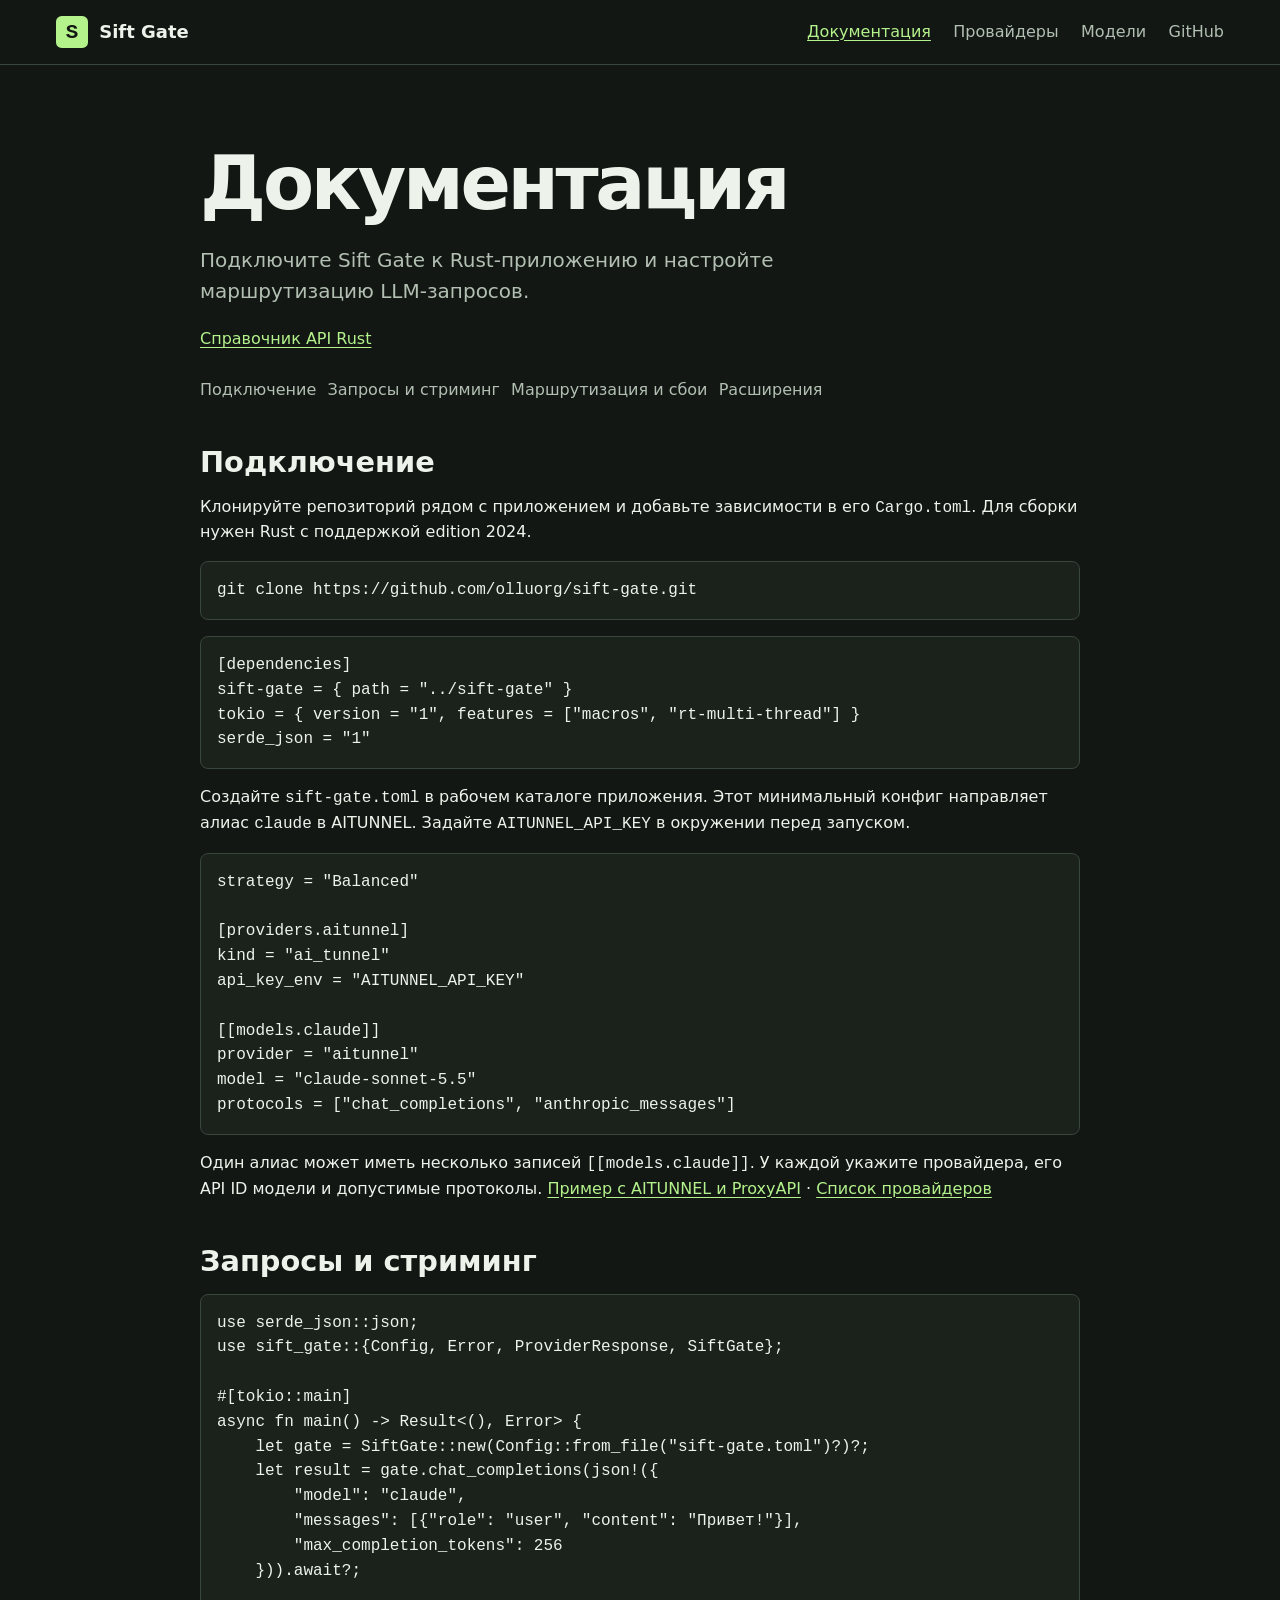
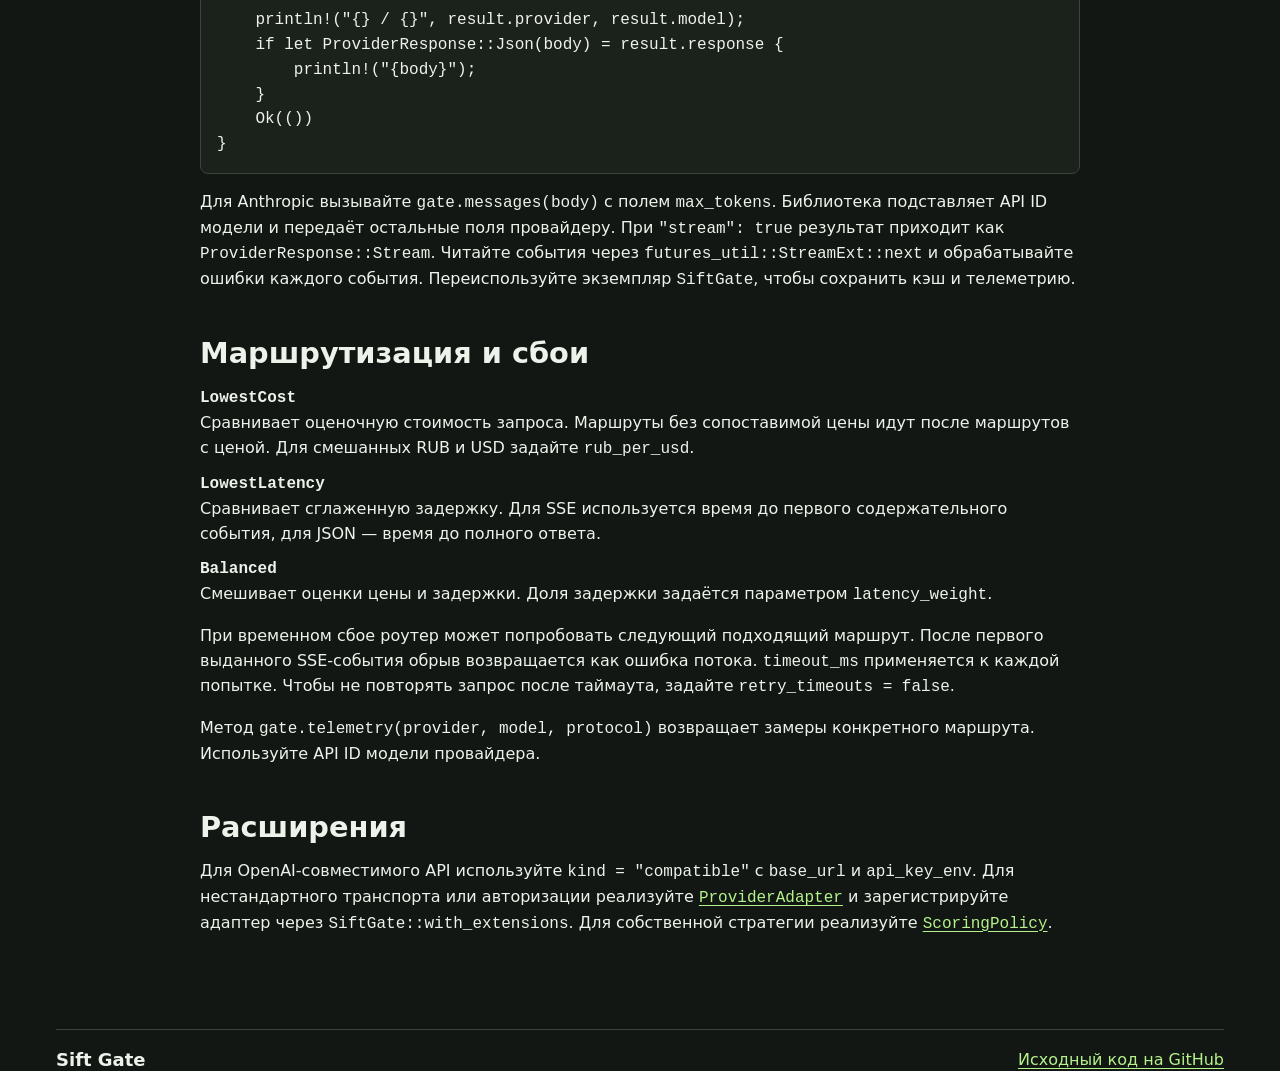
==== site/docs/index.html @ 67238921 "Publish library guide and Rust API reference" ====
<!doctype html>
<html lang="ru">
<head>
  <meta charset="utf-8">
  <meta name="viewport" content="width=device-width, initial-scale=1">
  <meta name="theme-color" content="#121713">
  <title>Документация · Sift Gate</title>
  <link rel="stylesheet" href="../style.css">
</head>
<body>
<header class="top"><div class="wrap bar"><a class="brand" href="../"><span class="mark" aria-hidden="true">S</span>Sift Gate</a><nav aria-label="Основная навигация"><a aria-current="page" href="../docs/">Документация</a><a href="../providers/">Провайдеры</a><a href="../models/">Модели</a><a href="https://github.com/olluorg/sift-gate">GitHub</a></nav></div></header>
<main class="wrap docs">
<section class="intro"><h1>Документация</h1><p class="lead">Подключите Sift Gate к Rust-приложению и настройте маршрутизацию LLM-запросов.</p><a href="../api/sift_gate/">Справочник API Rust</a></section>
<nav class="actions" aria-label="Разделы документации"><a href="#setup">Подключение</a><a href="#requests">Запросы и стриминг</a><a href="#routing">Маршрутизация и сбои</a><a href="#extensions">Расширения</a></nav>
<section id="setup">
<h2>Подключение</h2>
<p>Клонируйте репозиторий рядом с приложением и добавьте зависимости в его <code>Cargo.toml</code>. Для сборки нужен Rust с поддержкой edition 2024.</p>
<pre><code>git clone https://github.com/olluorg/sift-gate.git</code></pre>
<pre><code>[dependencies]
sift-gate = { path = "../sift-gate" }
tokio = { version = "1", features = ["macros", "rt-multi-thread"] }
serde_json = "1"</code></pre>
<p>Создайте <code>sift-gate.toml</code> в рабочем каталоге приложения. Этот минимальный конфиг направляет алиас <code>claude</code> в AITUNNEL. Задайте <code>AITUNNEL_API_KEY</code> в окружении перед запуском.</p>
<pre><code>strategy = "Balanced"

[providers.aitunnel]
kind = "ai_tunnel"
api_key_env = "AITUNNEL_API_KEY"

[[models.claude]]
provider = "aitunnel"
model = "claude-sonnet-5.5"
protocols = ["chat_completions", "anthropic_messages"]</code></pre>
<p>Один алиас может иметь несколько записей <code>[[models.claude]]</code>. У каждой укажите провайдера, его API ID модели и допустимые протоколы. <a href="../sift-gate.ru.example.toml">Пример с AITUNNEL и ProxyAPI</a> · <a href="../providers/">Список провайдеров</a></p>
</section>
<section id="requests">
<h2>Запросы и стриминг</h2>
<pre><code>use serde_json::json;
use sift_gate::{Config, Error, ProviderResponse, SiftGate};

#[tokio::main]
async fn main() -&gt; Result&lt;(), Error&gt; {
    let gate = SiftGate::new(Config::from_file("sift-gate.toml")?)?;
    let result = gate.chat_completions(json!({
        "model": "claude",
        "messages": [{"role": "user", "content": "Привет!"}],
        "max_completion_tokens": 256
    })).await?;

    println!("{} / {}", result.provider, result.model);
    if let ProviderResponse::Json(body) = result.response {
        println!("{body}");
    }
    Ok(())
}</code></pre>
<p>Для Anthropic вызывайте <code>gate.messages(body)</code> с полем <code>max_tokens</code>. Библиотека подставляет API ID модели и передаёт остальные поля провайдеру. При <code>"stream": true</code> результат приходит как <code>ProviderResponse::Stream</code>. Читайте события через <code>futures_util::StreamExt::next</code> и обрабатывайте ошибки каждого события. Переиспользуйте экземпляр <code>SiftGate</code>, чтобы сохранить кэш и телеметрию.</p>
</section>
<section id="routing">
<h2>Маршрутизация и сбои</h2>
<dl>
<dt><code>LowestCost</code></dt><dd>Сравнивает оценочную стоимость запроса. Маршруты без сопоставимой цены идут после маршрутов с ценой. Для смешанных RUB и USD задайте <code>rub_per_usd</code>.</dd>
<dt><code>LowestLatency</code></dt><dd>Сравнивает сглаженную задержку. Для SSE используется время до первого содержательного события, для JSON — время до полного ответа.</dd>
<dt><code>Balanced</code></dt><dd>Смешивает оценки цены и задержки. Доля задержки задаётся параметром <code>latency_weight</code>.</dd>
</dl>
<p>При временном сбое роутер может попробовать следующий подходящий маршрут. После первого выданного SSE-события обрыв возвращается как ошибка потока. <code>timeout_ms</code> применяется к каждой попытке. Чтобы не повторять запрос после таймаута, задайте <code>retry_timeouts = false</code>.</p>
<p>Метод <code>gate.telemetry(provider, model, protocol)</code> возвращает замеры конкретного маршрута. Используйте API ID модели провайдера.</p>
</section>
<section id="extensions">
<h2>Расширения</h2>
<p>Для OpenAI-совместимого API используйте <code>kind = "compatible"</code> с <code>base_url</code> и <code>api_key_env</code>. Для нестандартного транспорта или авторизации реализуйте <a href="../api/sift_gate/trait.ProviderAdapter.html"><code>ProviderAdapter</code></a> и зарегистрируйте адаптер через <code>SiftGate::with_extensions</code>. Для собственной стратегии реализуйте <a href="../api/sift_gate/trait.ScoringPolicy.html"><code>ScoringPolicy</code></a>.</p>
</section>
</main>
<footer class="wrap footer"><a class="brand" href="../">Sift Gate</a><a href="https://github.com/olluorg/sift-gate">Исходный код на GitHub</a></footer>
</body>
</html>
---- site/style.css ----
* { box-sizing: border-box; }
:root { color-scheme: dark; --bg: #121713; --panel: #1b221c; --ink: #edf3ea; --muted: #b2bfb2; --line: #39463b; --accent: #b4f28b; }
body { margin: 0; background: var(--bg); color: var(--ink); font: 1rem/1.55 system-ui, sans-serif; }
a { color: var(--accent); text-underline-offset: .2em; }
a:hover { color: #e0ffc8; }
:focus-visible { outline: 2px solid var(--accent); outline-offset: 4px; }
.wrap { width: min(100% - 2rem, 73rem); margin-inline: auto; }
.top { border-bottom: 1px solid var(--line); }
.bar, .footer { display: flex; justify-content: space-between; align-items: center; flex-wrap: wrap; gap: 1rem; padding-block: 1rem; }
.brand { display: inline-flex; align-items: center; gap: .7rem; color: var(--ink); text-decoration: none; font-weight: 750; font-size: 1.125rem; }
.mark { display: grid; place-items: center; width: 2rem; height: 2rem; background: var(--accent); color: var(--bg); font: 700 1.3rem ui-monospace, monospace; border-radius: .35rem; }
nav { display: flex; flex-wrap: wrap; gap: 1.4rem; }
nav a { color: var(--muted); text-decoration: none; }
nav [aria-current] { color: var(--accent); text-decoration: underline; }
main { min-height: 75vh; padding-block: clamp(2rem, 6vw, 5rem); }
.hero { display: grid; grid-template-columns: 1.3fr 1fr; align-items: center; gap: 2.25rem; }
h1, h2 { line-height: 1.12; }
h1 { font-size: clamp(2.1rem, 6vw, 4.65rem); letter-spacing: -.045em; margin: 0; }
h2 { font-size: clamp(1.3rem, 3vw, 1.8rem); margin: 0 0 .6rem; }
.lead { color: var(--muted); font-size: clamp(1rem, 2vw, 1.25rem); max-width: 45rem; }
.eyebrow { color: var(--accent); font-family: ui-monospace, monospace; font-size: .875rem; }
.actions { display: flex; gap: .7rem; flex-wrap: wrap; margin-top: 1.5rem; }
.button { display: inline-block; border-radius: .5rem; border: 1px solid var(--accent); background: var(--accent); color: var(--bg); padding: .55rem .85rem; font: inherit; font-weight: 650; text-decoration: none; cursor: pointer; }
.button:hover { color: var(--bg); background: #e0ffc8; }
.secondary { background: transparent; color: var(--ink); border-color: var(--line); }
.snippet, .links article, .card, .group, .controls { background: var(--panel); border: 1px solid var(--line); border-radius: .85rem; padding: clamp(.85rem, 2vw, 1.35rem); min-width: 0; }
.snippet pre { overflow: auto; font-size: .875rem; }
.snippet span { color: var(--accent); }
.snippet .muted { color: var(--muted); }
.links, .cards { display: grid; grid-template-columns: repeat(2, minmax(0, 1fr)); gap: .9rem; }
.links { margin-top: 3rem; }
.links p, .card p, .method, .summary, .footer { color: var(--muted); }
.intro { margin-bottom: 1.6rem; }
.controls { display: grid; grid-template-columns: 2fr 1fr auto; align-items: end; gap: 1rem; margin-bottom: .6rem; }
.controls.tokens { grid-template-columns: repeat(3, minmax(0, 1fr)); }
label { display: grid; gap: .35rem; min-width: 0; }
input, select { width: 100%; color: var(--ink); background: var(--bg); border: 1px solid var(--line); border-radius: .4rem; padding: .5rem .65rem; font: inherit; }
.check { display: flex; align-items: center; gap: .5rem; padding-block: .5rem; }
.check input { width: 1.15rem; height: 1.15rem; margin: 0; accent-color: var(--accent); }
.tags, .sources { display: flex; gap: .45rem .85rem; flex-wrap: wrap; }
.tag { padding: .18rem .48rem; border: 1px solid var(--line); border-radius: .4rem; font-size: .875rem; }
.good { color: var(--accent); }
.card code { overflow-wrap: anywhere; }
.card pre { overflow: auto; font-size: .875rem; }
.card details { margin: .8rem 0; }
.method { margin-block: .9rem; }
summary { cursor: pointer; }
.group { margin-bottom: .8rem; }
.group h2 { overflow-wrap: anywhere; }
.table-wrap { overflow-x: auto; }
table { width: 100%; border-collapse: collapse; text-align: left; }
td, th { border-top: 1px solid var(--line); padding: .55rem .4rem; vertical-align: top; }
th, small { font-size: .875rem; color: var(--muted); }
td:first-child { min-width: 10rem; overflow-wrap: anywhere; }
td strong { display: block; }
td:not(:first-child) { white-space: nowrap; }
.footer { border-top: 1px solid var(--line); }
.docs { max-width: 55rem; }
.docs section + section, .docs nav + section { margin-top: 2.75rem; }
.docs pre { overflow: auto; padding: 1rem; border: 1px solid var(--line); border-radius: .5rem; background: var(--panel); }
.docs dt { font-weight: 650; margin-top: .6rem; }
.docs dd { margin: 0; }
[hidden] { display: none !important; }
@media (max-width: 48rem) { .hero, .cards, .links { grid-template-columns: 1fr; } .controls { grid-template-columns: 1fr 1fr; } .controls > label:first-child { grid-column: 1 / -1; } .controls.tokens > label:first-child { grid-column: auto; } }
@media (max-width: 27rem) { .controls.tokens { grid-template-columns: 1fr; } nav { gap: .8rem; } }
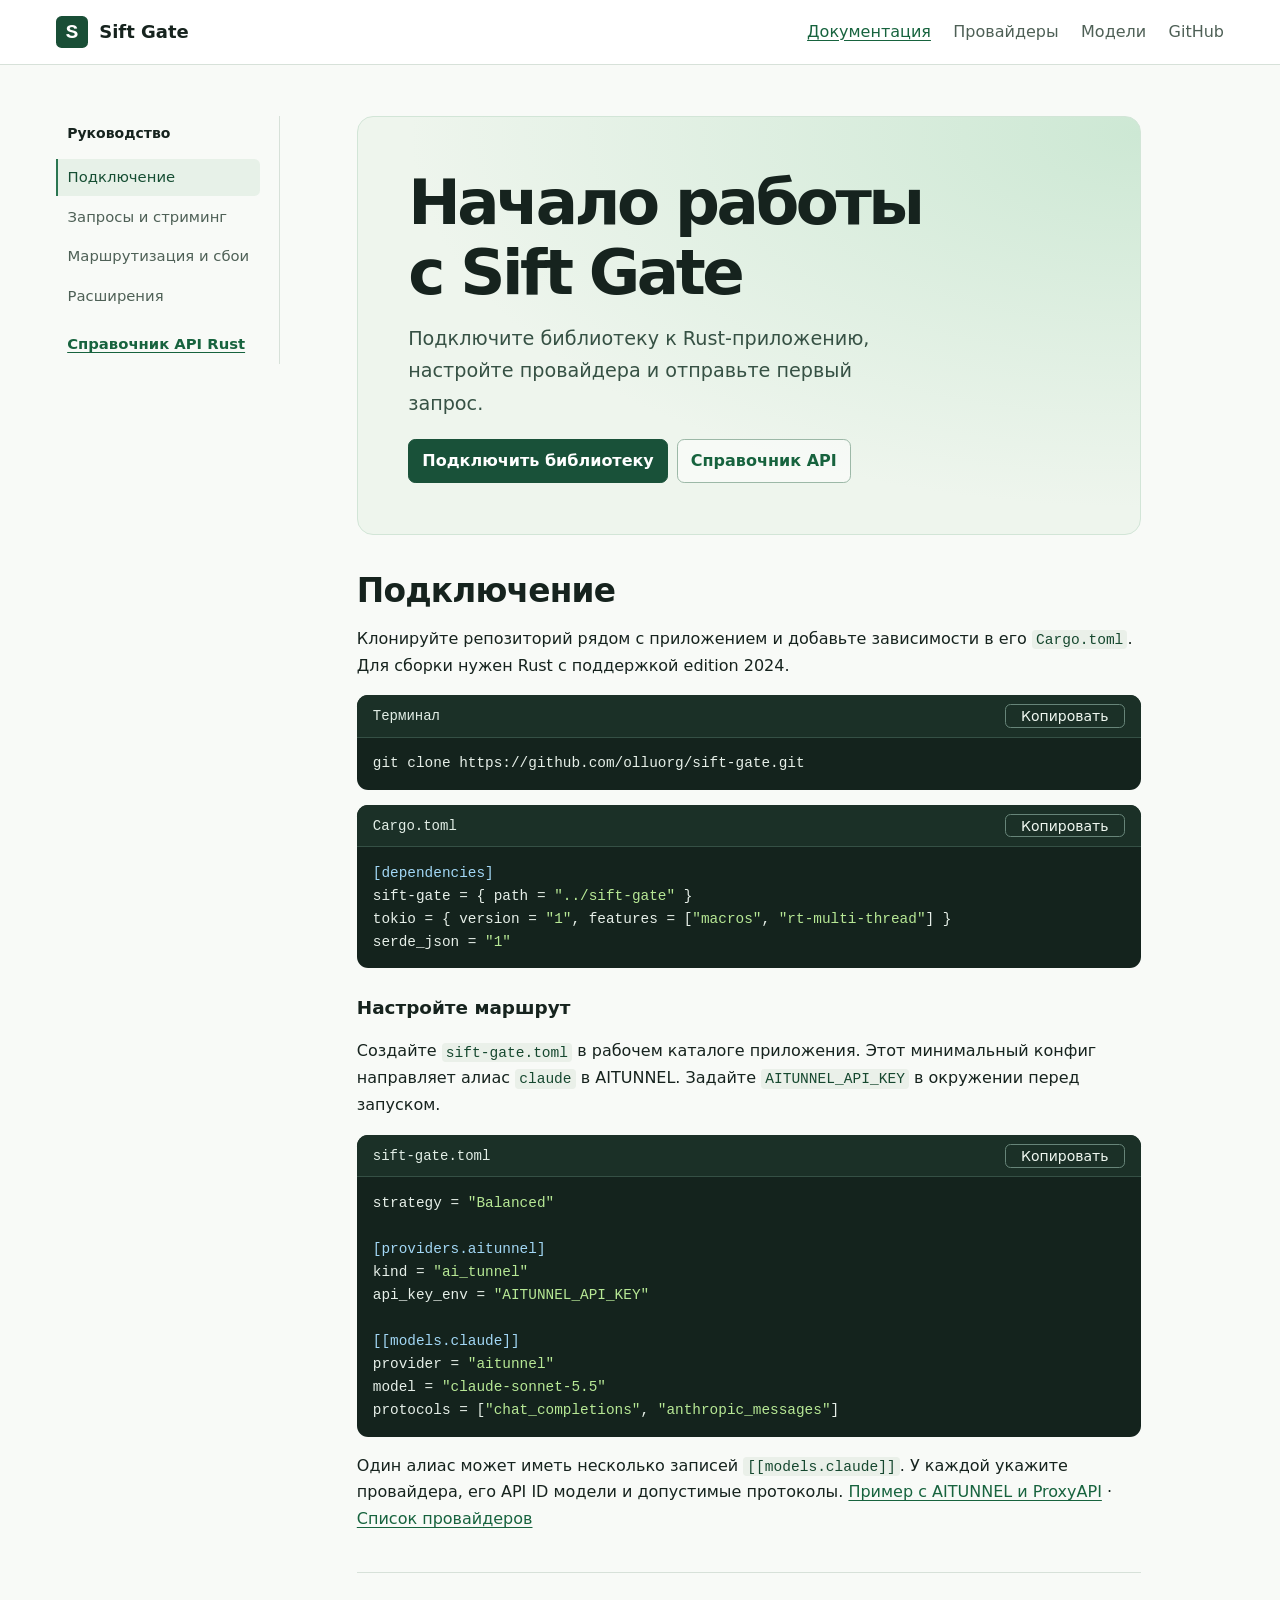
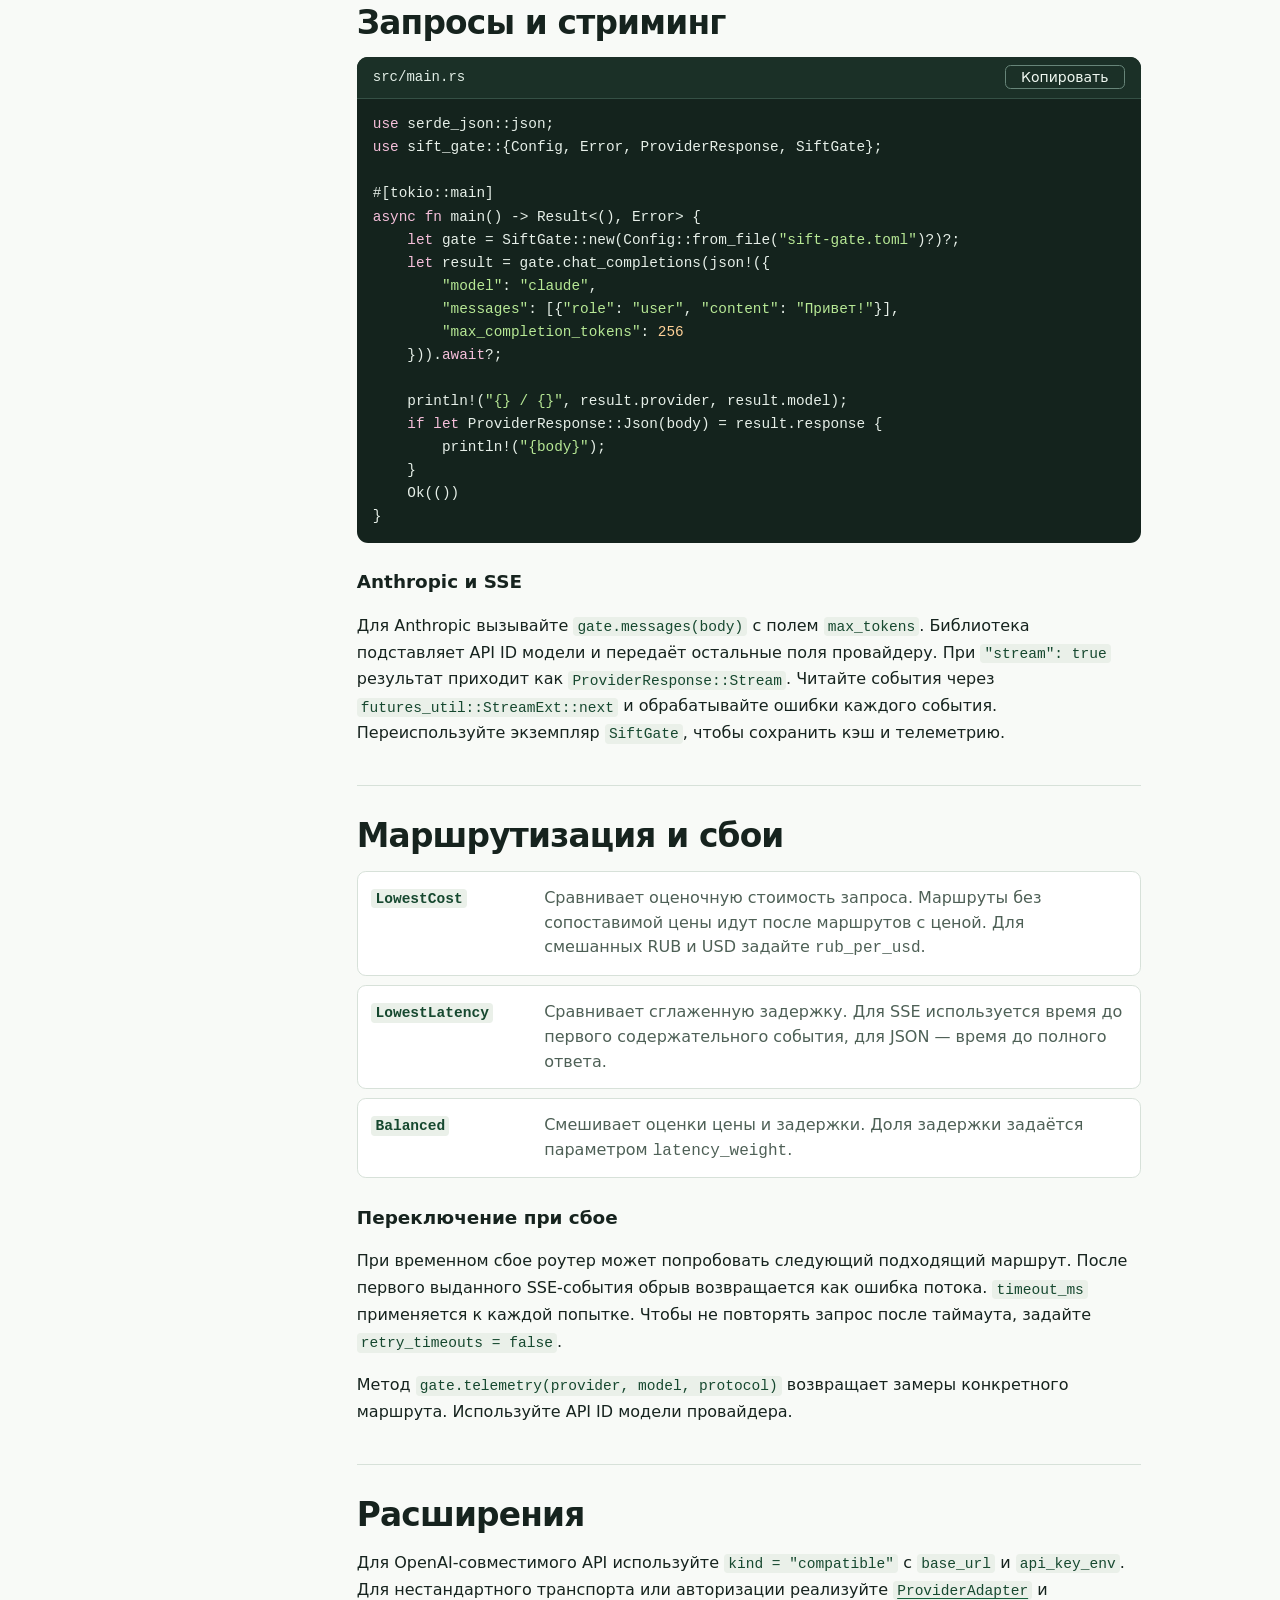
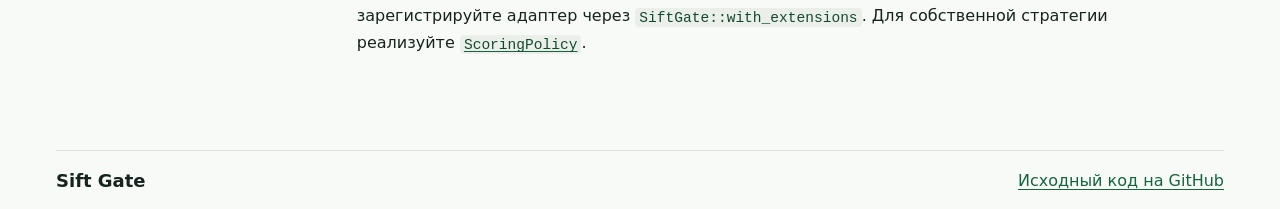
==== commit 4db21406: "Redesign the library documentation page" ====
--- a/site/docs/index.html
+++ b/site/docs/index.html
@@ -3,65 +3,88 @@
 <head>
   <meta charset="utf-8">
   <meta name="viewport" content="width=device-width, initial-scale=1">
-  <meta name="theme-color" content="#121713">
+  <meta name="theme-color" content="#f8faf7">
   <title>Документация · Sift Gate</title>
   <link rel="stylesheet" href="../style.css">
+  <link rel="stylesheet" href="./docs.css">
+  <script type="module" src="./docs.js"></script>
 </head>
-<body>
+<body class="docs-page">
+<a class="skip" href="#content">К содержимому</a>
 <header class="top"><div class="wrap bar"><a class="brand" href="../"><span class="mark" aria-hidden="true">S</span>Sift Gate</a><nav aria-label="Основная навигация"><a aria-current="page" href="../docs/">Документация</a><a href="../providers/">Провайдеры</a><a href="../models/">Модели</a><a href="https://github.com/olluorg/sift-gate">GitHub</a></nav></div></header>
-<main class="wrap docs">
-<section class="intro"><h1>Документация</h1><p class="lead">Подключите Sift Gate к Rust-приложению и настройте маршрутизацию LLM-запросов.</p><a href="../api/sift_gate/">Справочник API Rust</a></section>
-<nav class="actions" aria-label="Разделы документации"><a href="#setup">Подключение</a><a href="#requests">Запросы и стриминг</a><a href="#routing">Маршрутизация и сбои</a><a href="#extensions">Расширения</a></nav>
+<main class="wrap docs-layout" id="content">
+  <aside class="docs-sidebar">
+    <nav aria-label="На этой странице">
+      <p class="docs-nav-title">Руководство</p>
+      <a href="#setup">Подключение</a>
+      <a href="#requests">Запросы и стриминг</a>
+      <a href="#routing">Маршрутизация и сбои</a>
+      <a href="#extensions">Расширения</a>
+    </nav>
+    <a class="docs-api" href="../api/sift_gate/">Справочник API Rust</a>
+  </aside>
+  <article class="docs-content">
+    <header class="docs-intro">
+      <h1>Начало работы<br class="docs-break"> с Sift Gate</h1>
+      <p>Подключите библиотеку к Rust-приложению, настройте провайдера и отправьте первый запрос.</p>
+      <div class="docs-actions">
+        <a class="docs-primary" href="#setup">Подключить библиотеку</a>
+        <a class="docs-outline" href="../api/sift_gate/">Справочник API</a>
+      </div>
+    </header>
 <section id="setup">
 <h2>Подключение</h2>
 <p>Клонируйте репозиторий рядом с приложением и добавьте зависимости в его <code>Cargo.toml</code>. Для сборки нужен Rust с поддержкой edition 2024.</p>
-<pre><code>git clone https://github.com/olluorg/sift-gate.git</code></pre>
-<pre><code>[dependencies]
-sift-gate = { path = "../sift-gate" }
-tokio = { version = "1", features = ["macros", "rt-multi-thread"] }
-serde_json = "1"</code></pre>
+<figure class="code-block"><figcaption><span>Терминал</span><button type="button" hidden>Копировать</button></figcaption><pre tabindex="0" aria-label="Терминал"><code>git clone https://github.com/olluorg/sift-gate.git</code></pre></figure>
+<figure class="code-block"><figcaption><span>Cargo.toml</span><button type="button" hidden>Копировать</button></figcaption><pre tabindex="0" aria-label="Cargo.toml"><code><span class="syntax-section">[dependencies]</span>
+sift-gate = { path = <span class="syntax-string">"../sift-gate"</span> }
+tokio = { version = <span class="syntax-string">"1"</span>, features = [<span class="syntax-string">"macros"</span>, <span class="syntax-string">"rt-multi-thread"</span>] }
+serde_json = <span class="syntax-string">"1"</span></code></pre></figure>
+<h3>Настройте маршрут</h3>
 <p>Создайте <code>sift-gate.toml</code> в рабочем каталоге приложения. Этот минимальный конфиг направляет алиас <code>claude</code> в AITUNNEL. Задайте <code>AITUNNEL_API_KEY</code> в окружении перед запуском.</p>
-<pre><code>strategy = "Balanced"
+<figure class="code-block"><figcaption><span>sift-gate.toml</span><button type="button" hidden>Копировать</button></figcaption><pre tabindex="0" aria-label="sift-gate.toml"><code>strategy = <span class="syntax-string">"Balanced"</span>
 
-[providers.aitunnel]
-kind = "ai_tunnel"
-api_key_env = "AITUNNEL_API_KEY"
+<span class="syntax-section">[providers.aitunnel]</span>
+kind = <span class="syntax-string">"ai_tunnel"</span>
+api_key_env = <span class="syntax-string">"AITUNNEL_API_KEY"</span>
 
-[[models.claude]]
-provider = "aitunnel"
-model = "claude-sonnet-5.5"
-protocols = ["chat_completions", "anthropic_messages"]</code></pre>
+<span class="syntax-section">[[models.claude]]</span>
+provider = <span class="syntax-string">"aitunnel"</span>
+model = <span class="syntax-string">"claude-sonnet-5.5"</span>
+protocols = [<span class="syntax-string">"chat_completions"</span>, <span class="syntax-string">"anthropic_messages"</span>]</code></pre></figure>
 <p>Один алиас может иметь несколько записей <code>[[models.claude]]</code>. У каждой укажите провайдера, его API ID модели и допустимые протоколы. <a href="../sift-gate.ru.example.toml">Пример с AITUNNEL и ProxyAPI</a> · <a href="../providers/">Список провайдеров</a></p>
 </section>
 <section id="requests">
 <h2>Запросы и стриминг</h2>
-<pre><code>use serde_json::json;
-use sift_gate::{Config, Error, ProviderResponse, SiftGate};
+<figure class="code-block"><figcaption><span>src/main.rs</span><button type="button" hidden>Копировать</button></figcaption><pre tabindex="0" aria-label="src/main.rs"><code><span class="syntax-keyword">use</span> serde_json::json;
+<span class="syntax-keyword">use</span> sift_gate::{Config, Error, ProviderResponse, SiftGate};
 
 #[tokio::main]
-async fn main() -&gt; Result&lt;(), Error&gt; {
-    let gate = SiftGate::new(Config::from_file("sift-gate.toml")?)?;
-    let result = gate.chat_completions(json!({
-        "model": "claude",
-        "messages": [{"role": "user", "content": "Привет!"}],
-        "max_completion_tokens": 256
-    })).await?;
+<span class="syntax-keyword">async</span> <span class="syntax-keyword">fn</span> main() -&gt; Result&lt;(), Error&gt; {
+    <span class="syntax-keyword">let</span> gate = SiftGate::new(Config::from_file(<span class="syntax-string">"sift-gate.toml"</span>)?)?;
+    <span class="syntax-keyword">let</span> result = gate.chat_completions(json!({
+        <span class="syntax-string">"model"</span>: <span class="syntax-string">"claude"</span>,
+        <span class="syntax-string">"messages"</span>: [{<span class="syntax-string">"role"</span>: <span class="syntax-string">"user"</span>, <span class="syntax-string">"content"</span>: <span class="syntax-string">"Привет!"</span>}],
+        <span class="syntax-string">"max_completion_tokens"</span>: <span class="syntax-number">256</span>
+    })).<span class="syntax-keyword">await</span>?;
 
-    println!("{} / {}", result.provider, result.model);
-    if let ProviderResponse::Json(body) = result.response {
-        println!("{body}");
+    println!(<span class="syntax-string">"{} / {}"</span>, result.provider, result.model);
+    <span class="syntax-keyword">if</span> <span class="syntax-keyword">let</span> ProviderResponse::Json(body) = result.response {
+        println!(<span class="syntax-string">"{body}"</span>);
     }
     Ok(())
-}</code></pre>
+}</code></pre></figure>
+<h3>Anthropic и SSE</h3>
 <p>Для Anthropic вызывайте <code>gate.messages(body)</code> с полем <code>max_tokens</code>. Библиотека подставляет API ID модели и передаёт остальные поля провайдеру. При <code>"stream": true</code> результат приходит как <code>ProviderResponse::Stream</code>. Читайте события через <code>futures_util::StreamExt::next</code> и обрабатывайте ошибки каждого события. Переиспользуйте экземпляр <code>SiftGate</code>, чтобы сохранить кэш и телеметрию.</p>
 </section>
 <section id="routing">
 <h2>Маршрутизация и сбои</h2>
-<dl>
-<dt><code>LowestCost</code></dt><dd>Сравнивает оценочную стоимость запроса. Маршруты без сопоставимой цены идут после маршрутов с ценой. Для смешанных RUB и USD задайте <code>rub_per_usd</code>.</dd>
-<dt><code>LowestLatency</code></dt><dd>Сравнивает сглаженную задержку. Для SSE используется время до первого содержательного события, для JSON — время до полного ответа.</dd>
-<dt><code>Balanced</code></dt><dd>Смешивает оценки цены и задержки. Доля задержки задаётся параметром <code>latency_weight</code>.</dd>
+<dl class="strategy-list">
+<div><dt><code>LowestCost</code></dt><dd>Сравнивает оценочную стоимость запроса. Маршруты без сопоставимой цены идут после маршрутов с ценой. Для смешанных RUB и USD задайте <code>rub_per_usd</code>.</dd></div>
+<div><dt><code>LowestLatency</code></dt><dd>Сравнивает сглаженную задержку. Для SSE используется время до первого содержательного события, для JSON — время до полного ответа.</dd></div>
+<div><dt><code>Balanced</code></dt><dd>Смешивает оценки цены и задержки. Доля задержки задаётся параметром <code>latency_weight</code>.</dd></div>
 </dl>
+<h3>Переключение при сбое</h3>
 <p>При временном сбое роутер может попробовать следующий подходящий маршрут. После первого выданного SSE-события обрыв возвращается как ошибка потока. <code>timeout_ms</code> применяется к каждой попытке. Чтобы не повторять запрос после таймаута, задайте <code>retry_timeouts = false</code>.</p>
 <p>Метод <code>gate.telemetry(provider, model, protocol)</code> возвращает замеры конкретного маршрута. Используйте API ID модели провайдера.</p>
 </section>
@@ -69,6 +92,7 @@
 <h2>Расширения</h2>
 <p>Для OpenAI-совместимого API используйте <code>kind = "compatible"</code> с <code>base_url</code> и <code>api_key_env</code>. Для нестандартного транспорта или авторизации реализуйте <a href="../api/sift_gate/trait.ProviderAdapter.html"><code>ProviderAdapter</code></a> и зарегистрируйте адаптер через <code>SiftGate::with_extensions</code>. Для собственной стратегии реализуйте <a href="../api/sift_gate/trait.ScoringPolicy.html"><code>ScoringPolicy</code></a>.</p>
 </section>
+  </article>
 </main>
 <footer class="wrap footer"><a class="brand" href="../">Sift Gate</a><a href="https://github.com/olluorg/sift-gate">Исходный код на GitHub</a></footer>
 </body>
--- a/site/style.css
+++ b/site/style.css
@@ -55,11 +55,6 @@
 td strong { display: block; }
 td:not(:first-child) { white-space: nowrap; }
 .footer { border-top: 1px solid var(--line); }
-.docs { max-width: 55rem; }
-.docs section + section, .docs nav + section { margin-top: 2.75rem; }
-.docs pre { overflow: auto; padding: 1rem; border: 1px solid var(--line); border-radius: .5rem; background: var(--panel); }
-.docs dt { font-weight: 650; margin-top: .6rem; }
-.docs dd { margin: 0; }
 [hidden] { display: none !important; }
 @media (max-width: 48rem) { .hero, .cards, .links { grid-template-columns: 1fr; } .controls { grid-template-columns: 1fr 1fr; } .controls > label:first-child { grid-column: 1 / -1; } .controls.tokens > label:first-child { grid-column: auto; } }
 @media (max-width: 27rem) { .controls.tokens { grid-template-columns: 1fr; } nav { gap: .8rem; } }
--- a/site/docs/docs.css
+++ b/site/docs/docs.css
@@ -0,0 +1,79 @@
+body.docs-page {
+  --bg: #f8faf7;
+  --ink: #16231e;
+  --muted: #4e6056;
+  --line: #d7e1d9;
+  --accent: #17633e;
+  color-scheme: light;
+}
+.docs-page a:hover { color: #11472e; }
+.docs-page .top { background: #fff; }
+.docs-page .mark { background: #194e36; color: #fff; }
+.skip { position: absolute; z-index: 2; inset: .5rem auto auto .5rem; transform: translateY(-150%); padding: .4rem .8rem; background: white; }
+.skip:focus { transform: none; }
+.docs-layout {
+  display: grid;
+  grid-template-columns: 14rem minmax(0, 49rem);
+  align-items: start;
+  gap: clamp(2rem, 6vw, 6rem);
+  padding-top: clamp(1.5rem, 4vw, 3.5rem);
+}
+.docs-sidebar { position: sticky; top: 1.5rem; padding: .4rem 1.2rem .5rem 0; border-right: 1px solid var(--line); }
+.docs-sidebar nav { display: grid; gap: .15rem; }
+.docs-nav-title { margin: 0 0 .75rem .7rem; font-size: .875rem; font-weight: 750; }
+.docs-sidebar nav a { border-left: 2px solid transparent; border-radius: 0 .35rem .35rem 0; padding: .45rem .6rem; font-size: .925rem; }
+.docs-sidebar nav a:hover, .docs-sidebar nav a[aria-current="location"] {
+  border-color: #2b7652;
+  color: #164e33;
+  background: #e7f1e8;
+  text-decoration: none;
+}
+.docs-api { display: block; margin: 1.1rem 0 0 .7rem; font-size: .925rem; font-weight: 650; }
+.docs-intro {
+  padding: clamp(1.5rem, 4vw, 3.15rem);
+  border: 1px solid #d2e5d7;
+  border-radius: 1rem;
+  background: radial-gradient(ellipse at 100% 4%, #cde8d4, transparent 66%), #eef5ed;
+}
+.docs-intro h1 { font-size: clamp(2.1rem, 4.9vw, 4.25rem); letter-spacing: -.055em; }
+.docs-intro p { max-width: 32rem; font-size: clamp(1rem, 1.6vw, 1.2rem); color: #365144; margin: .95rem 0 1.2rem; }
+.docs-actions { display: flex; flex-wrap: wrap; gap: .55rem; }
+.docs-actions a { padding: .54rem .82rem; border-radius: .45rem; font-weight: 680; text-decoration: none; }
+.docs-actions .docs-primary { color: #fff; background: #195139; border: 1px solid #195139; }
+.docs-actions .docs-primary:hover { color: #fff; background: #123c2a; }
+.docs-outline { background: #fff8; border: 1px solid #9cb8a7; }
+.docs-content section { margin-top: 2.4rem; scroll-margin-top: 1.5rem; }
+.docs-content section + section { border-top: 1px solid var(--line); padding-top: 2rem; }
+.docs-content h2 { font-size: clamp(1.6rem, 3.5vw, 2.05rem); letter-spacing: -.025em; }
+.docs-content h3 { margin: 1.6rem 0 .35rem; font-size: 1.15rem; }
+.docs-content p { line-height: 1.68; }
+.docs-content p code, .docs-content dt code { background: #eaf0e9; color: #16482f; padding: .12em .28em; border-radius: .25em; font-size: .91em; overflow-wrap: anywhere; }
+.code-block { margin: .95rem 0; border-radius: .7rem; overflow: hidden; background: #14231d; color: #e6efe8; }
+.code-block figcaption { display: flex; min-height: 2.65rem; align-items: center; justify-content: space-between; padding: .35rem 1rem; border-bottom: 1px solid #355045; background: #1b3027; color: #e2eee6; font: .875rem ui-monospace, monospace; }
+.code-block button { cursor: pointer; font: inherit; font-family: system-ui, sans-serif; color: #f0f8f1; min-width: 7.5rem; background: transparent; border: 1px solid #678579; border-radius: .35rem; padding: .18rem .5rem; }
+.code-block button:hover { background: #345345; }
+.code-block pre { margin: 0; padding: .9rem 1rem; overflow: auto; font: .9rem/1.6 ui-monospace, Consolas, monospace; color-scheme: dark; }
+.code-block pre:focus-visible { outline-offset: -4px; }
+.syntax-string { color: #b7e895; }
+.syntax-keyword { color: #f5bfda; }
+.syntax-section { color: #a2d7f5; }
+.syntax-number { color: #ffd197; }
+.strategy-list { display: grid; gap: .6rem; }
+.strategy-list > div { display: grid; grid-template-columns: 10rem 1fr; gap: .8rem; border: 1px solid var(--line); background: #fff; border-radius: .55rem; padding: .85rem; }
+.strategy-list dt { font-weight: 700; }
+.strategy-list dd { margin: 0; color: var(--muted); }
+.docs-page .footer { color: var(--muted); }
+@media (max-width: 56rem) {
+  .docs-layout { grid-template-columns: minmax(0, 1fr); gap: 1rem; }
+  .docs-sidebar { position: static; border-right: 0; border-bottom: 1px solid var(--line); padding: 0 0 .8rem; }
+  .docs-sidebar nav { display: flex; flex-wrap: wrap; gap: .25rem .65rem; }
+  .docs-sidebar nav a { border-left: 0; border-radius: .35rem; }
+  .docs-nav-title { width: 100%; margin: 0 0 .2rem .6rem; }
+  .docs-api { display: none; }
+}
+@media (max-width: 30rem) {
+  .docs-break { display: none; }
+  .strategy-list > div { grid-template-columns: 1fr; gap: .3rem; }
+  .docs-page .bar { align-items: flex-start; }
+  .docs-page .bar nav { gap: .45rem 1rem; }
+}
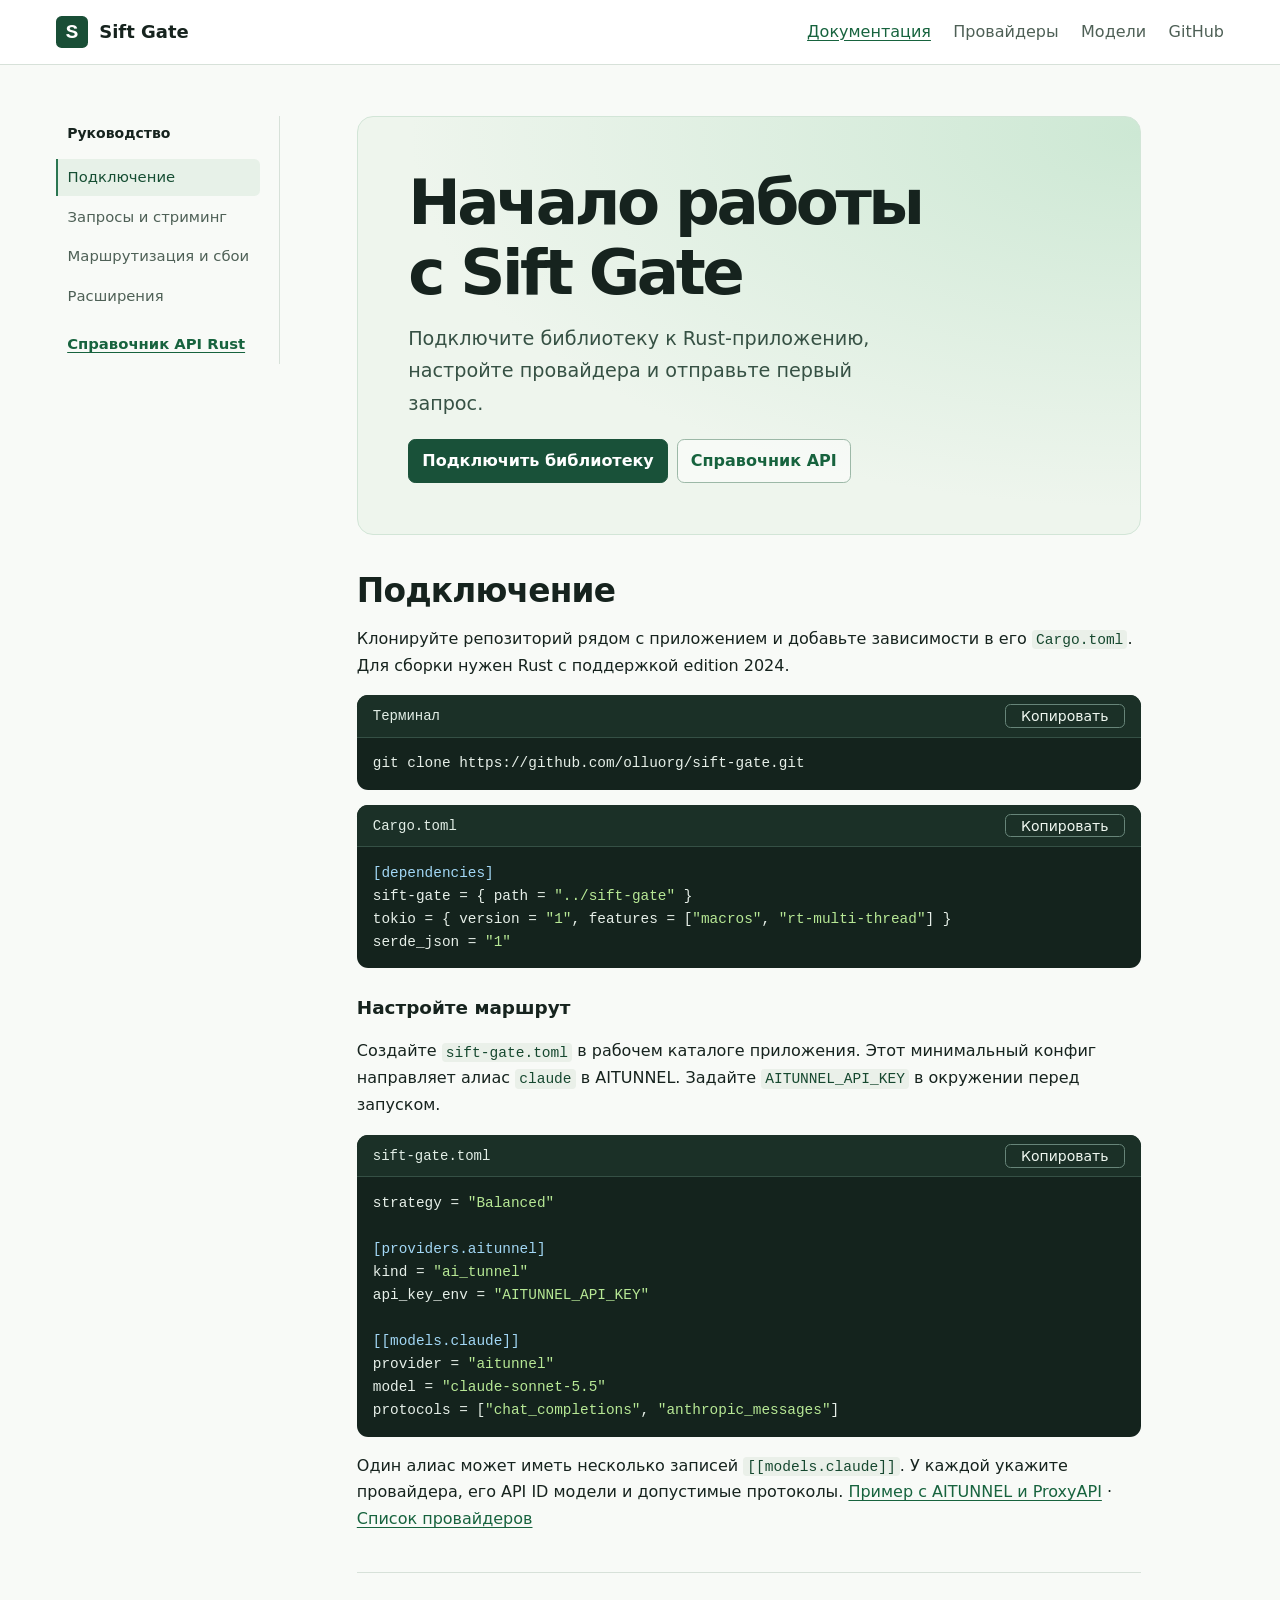
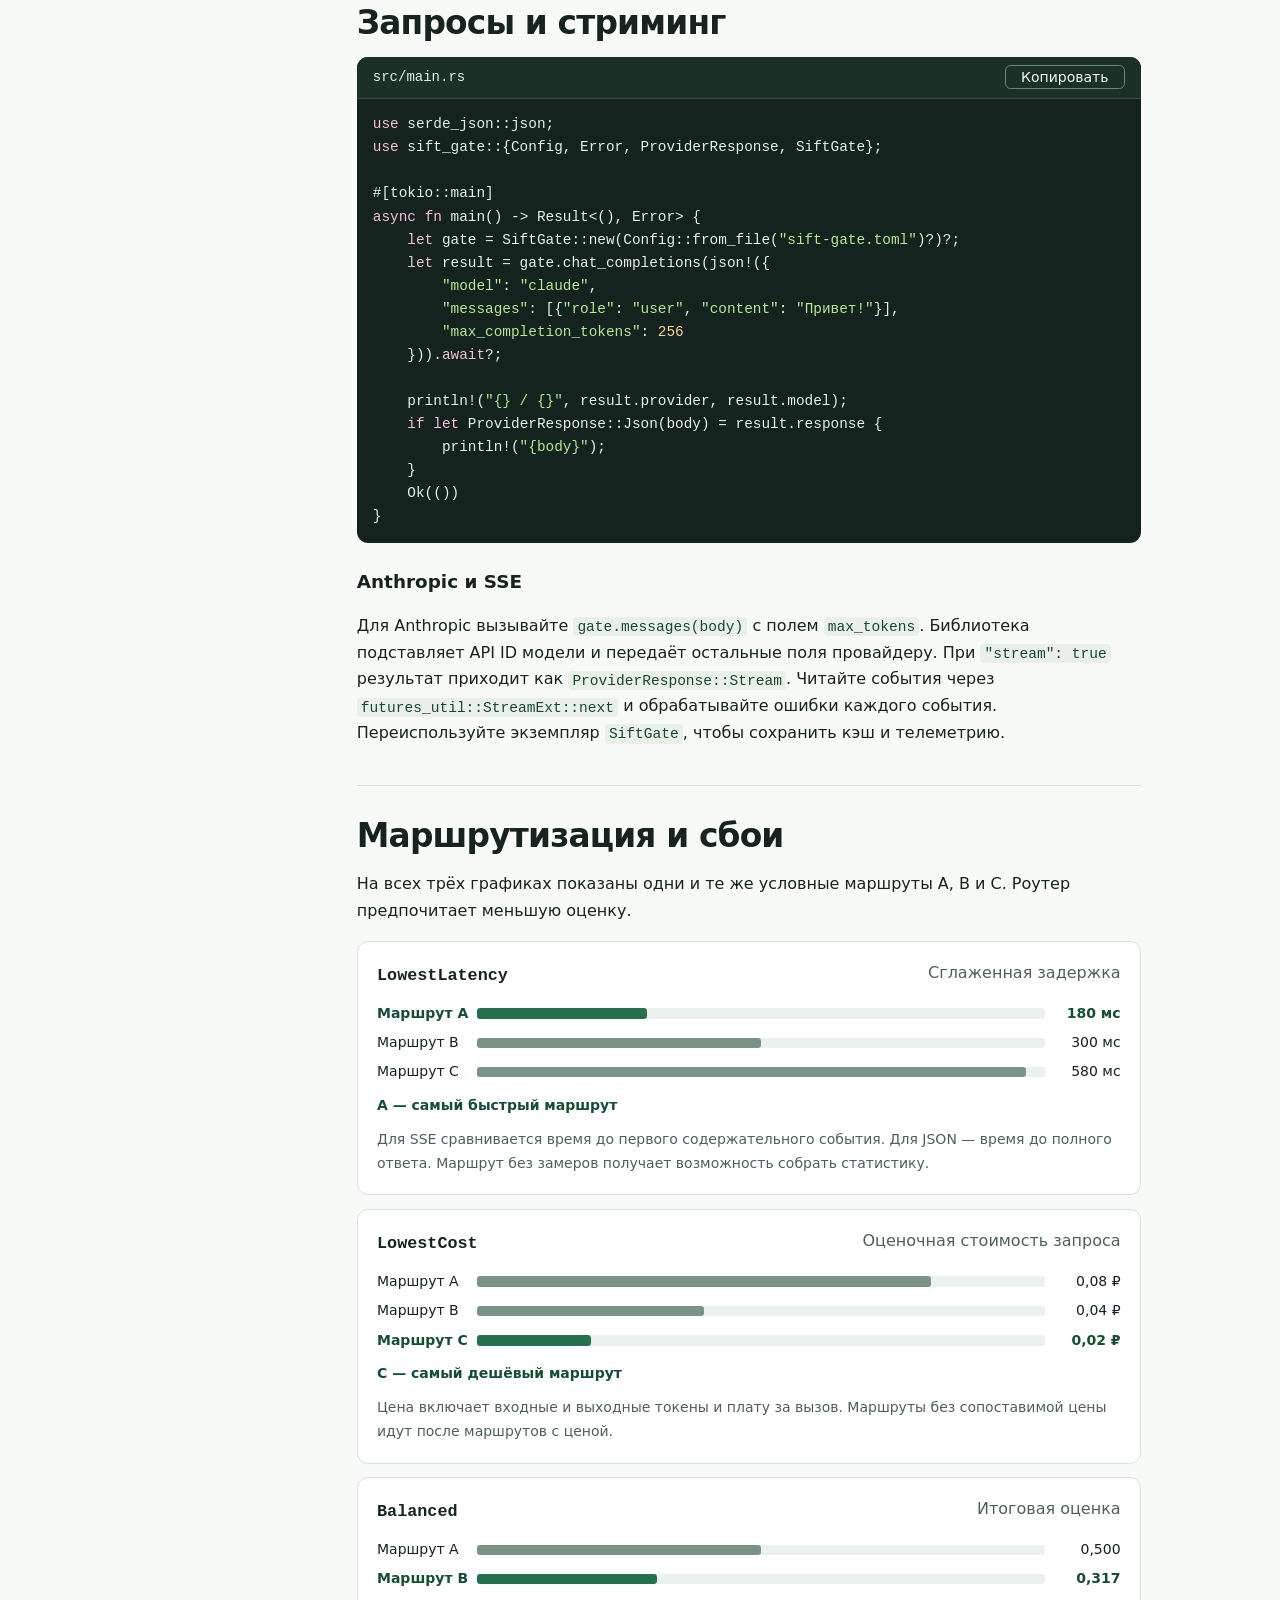
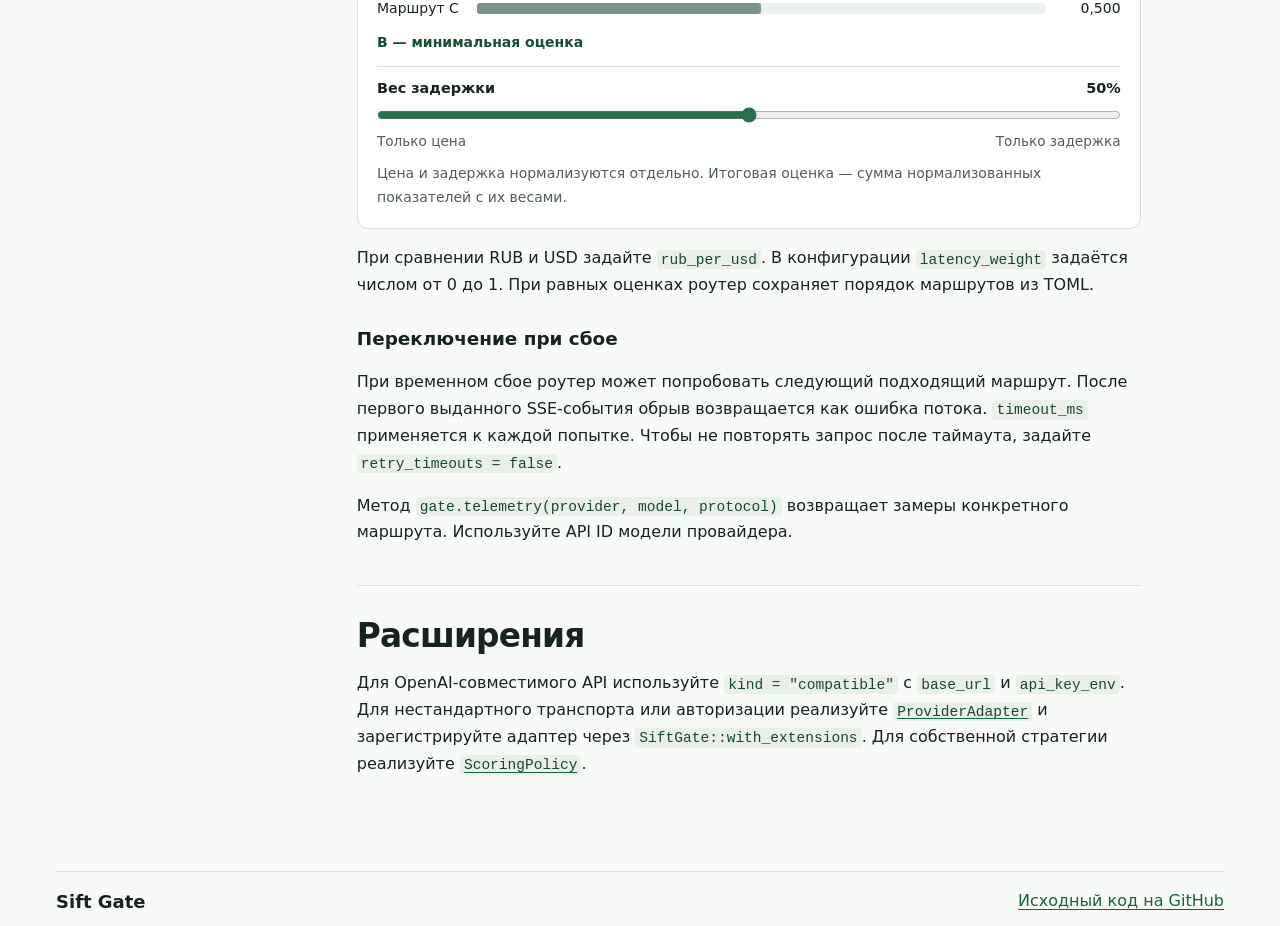
==== commit f6aea470: "Visualize the three routing strategies" ====
--- a/site/docs/index.html
+++ b/site/docs/index.html
@@ -79,11 +79,45 @@
 </section>
 <section id="routing">
 <h2>Маршрутизация и сбои</h2>
-<dl class="strategy-list">
-<div><dt><code>LowestCost</code></dt><dd>Сравнивает оценочную стоимость запроса. Маршруты без сопоставимой цены идут после маршрутов с ценой. Для смешанных RUB и USD задайте <code>rub_per_usd</code>.</dd></div>
-<div><dt><code>LowestLatency</code></dt><dd>Сравнивает сглаженную задержку. Для SSE используется время до первого содержательного события, для JSON — время до полного ответа.</dd></div>
-<div><dt><code>Balanced</code></dt><dd>Смешивает оценки цены и задержки. Доля задержки задаётся параметром <code>latency_weight</code>.</dd></div>
-</dl>
+<p>На всех трёх графиках показаны одни и те же условные маршруты A, B и C. Роутер предпочитает меньшую оценку.</p>
+<div class="routing-charts">
+  <figure class="routing-chart" data-strategy="LowestLatency">
+    <figcaption><strong><code>LowestLatency</code></strong><span>Сглаженная задержка</span></figcaption>
+    <div class="chart-rows">
+      <div class="chart-row preferred"><span>Маршрут A</span><span class="chart-track" aria-hidden="true"><span class="chart-bar" style="--fill: 30%"></span></span><output data-value="180">180 мс</output></div>
+      <div class="chart-row"><span>Маршрут B</span><span class="chart-track" aria-hidden="true"><span class="chart-bar" style="--fill: 50%"></span></span><output data-value="300">300 мс</output></div>
+      <div class="chart-row"><span>Маршрут C</span><span class="chart-track" aria-hidden="true"><span class="chart-bar" style="--fill: 96.66666666666667%"></span></span><output data-value="580">580 мс</output></div>
+    </div>
+    <p class="chart-result">A — самый быстрый маршрут</p>
+    <p class="chart-note">Для SSE сравнивается время до первого содержательного события. Для JSON — время до полного ответа. Маршрут без замеров получает возможность собрать статистику.</p>
+  </figure>
+  <figure class="routing-chart" data-strategy="LowestCost">
+    <figcaption><strong><code>LowestCost</code></strong><span>Оценочная стоимость запроса</span></figcaption>
+    <div class="chart-rows">
+      <div class="chart-row"><span>Маршрут A</span><span class="chart-track" aria-hidden="true"><span class="chart-bar" style="--fill: 80%"></span></span><output data-value="0.08">0,08 ₽</output></div>
+      <div class="chart-row"><span>Маршрут B</span><span class="chart-track" aria-hidden="true"><span class="chart-bar" style="--fill: 40%"></span></span><output data-value="0.04">0,04 ₽</output></div>
+      <div class="chart-row preferred"><span>Маршрут C</span><span class="chart-track" aria-hidden="true"><span class="chart-bar" style="--fill: 20%"></span></span><output data-value="0.02">0,02 ₽</output></div>
+    </div>
+    <p class="chart-result">C — самый дешёвый маршрут</p>
+    <p class="chart-note">Цена включает входные и выходные токены и плату за вызов. Маршруты без сопоставимой цены идут после маршрутов с ценой.</p>
+  </figure>
+  <figure class="routing-chart" data-strategy="Balanced">
+    <figcaption><strong><code>Balanced</code></strong><span>Итоговая оценка</span></figcaption>
+    <div class="chart-rows">
+      <div class="chart-row"><span>Маршрут A</span><span class="chart-track" aria-hidden="true"><span class="chart-bar" style="--fill: 50%"></span></span><output data-value="0.5">0,500</output></div>
+      <div class="chart-row preferred"><span>Маршрут B</span><span class="chart-track" aria-hidden="true"><span class="chart-bar" style="--fill: 31.666666666666664%"></span></span><output data-value="0.31666666666666665">0,317</output></div>
+      <div class="chart-row"><span>Маршрут C</span><span class="chart-track" aria-hidden="true"><span class="chart-bar" style="--fill: 50%"></span></span><output data-value="0.5">0,500</output></div>
+    </div>
+    <p class="chart-result" role="status">B — минимальная оценка</p>
+    <div class="chart-control" hidden>
+      <label for="latency-weight">Вес задержки <output id="latency-weight-value" for="latency-weight">50%</output></label>
+      <input id="latency-weight" type="range" min="0" max="100" value="50" aria-describedby="weight-description">
+      <div id="weight-description"><span>Только цена</span><span>Только задержка</span></div>
+    </div>
+    <p class="chart-note">Цена и задержка нормализуются отдельно. Итоговая оценка — сумма нормализованных показателей с их весами.</p>
+  </figure>
+</div>
+<p>При сравнении RUB и USD задайте <code>rub_per_usd</code>. В конфигурации <code>latency_weight</code> задаётся числом от 0 до 1. При равных оценках роутер сохраняет порядок маршрутов из TOML.</p>
 <h3>Переключение при сбое</h3>
 <p>При временном сбое роутер может попробовать следующий подходящий маршрут. После первого выданного SSE-события обрыв возвращается как ошибка потока. <code>timeout_ms</code> применяется к каждой попытке. Чтобы не повторять запрос после таймаута, задайте <code>retry_timeouts = false</code>.</p>
 <p>Метод <code>gate.telemetry(provider, model, protocol)</code> возвращает замеры конкретного маршрута. Используйте API ID модели провайдера.</p>
--- a/site/docs/docs.css
+++ b/site/docs/docs.css
@@ -58,10 +58,24 @@
 .syntax-keyword { color: #f5bfda; }
 .syntax-section { color: #a2d7f5; }
 .syntax-number { color: #ffd197; }
-.strategy-list { display: grid; gap: .6rem; }
-.strategy-list > div { display: grid; grid-template-columns: 10rem 1fr; gap: .8rem; border: 1px solid var(--line); background: #fff; border-radius: .55rem; padding: .85rem; }
-.strategy-list dt { font-weight: 700; }
-.strategy-list dd { margin: 0; color: var(--muted); }
+.routing-charts { display: grid; gap: .85rem; }
+.routing-chart { margin: 0; padding: clamp(.7rem, 2.5vw, 1.2rem); border: 1px solid var(--line); background: #fff; border-radius: .68rem; }
+.routing-chart figcaption { display: flex; flex-wrap: wrap; justify-content: space-between; gap: .2rem .8rem; color: var(--muted); margin-bottom: .85rem; }
+.routing-chart figcaption strong { color: var(--ink); font-size: 1.05rem; }
+.chart-rows { display: grid; gap: .48rem; }
+.chart-row { display: grid; grid-template-columns: 5.8rem minmax(0, 1fr) 4.3rem; align-items: center; gap: .45rem; font-size: .875rem; }
+.chart-row output { text-align: right; font-variant-numeric: tabular-nums; }
+.chart-track { display: block; height: .65rem; background: #ebf1ec; border-radius: .2rem; }
+.chart-bar { display: block; width: var(--fill); height: 100%; background: #799487; border-radius: inherit; }
+.chart-row.preferred { color: #164e33; font-weight: 750; }
+.chart-row.preferred .chart-bar { background: #25704d; }
+.routing-chart .chart-result { margin: .7rem 0 0; font-size: .875rem; color: #164e33; font-weight: 750; }
+.routing-chart .chart-note { margin: .65rem 0 0; color: var(--muted); font-size: .875rem; }
+.chart-control { margin-top: .75rem; padding-top: .65rem; border-top: 1px solid var(--line); }
+.chart-control label, #weight-description { display: flex; justify-content: space-between; gap: .5rem; }
+.chart-control label { font-weight: 650; font-size: .9rem; }
+.chart-control input { display: block; appearance: auto; accent-color: #25704d; padding: 0; margin: .4rem 0; }
+#weight-description { color: var(--muted); font-size: .85rem; }
 .docs-page .footer { color: var(--muted); }
 @media (max-width: 56rem) {
   .docs-layout { grid-template-columns: minmax(0, 1fr); gap: 1rem; }
@@ -73,7 +87,6 @@
 }
 @media (max-width: 30rem) {
   .docs-break { display: none; }
-  .strategy-list > div { grid-template-columns: 1fr; gap: .3rem; }
   .docs-page .bar { align-items: flex-start; }
   .docs-page .bar nav { gap: .45rem 1rem; }
 }
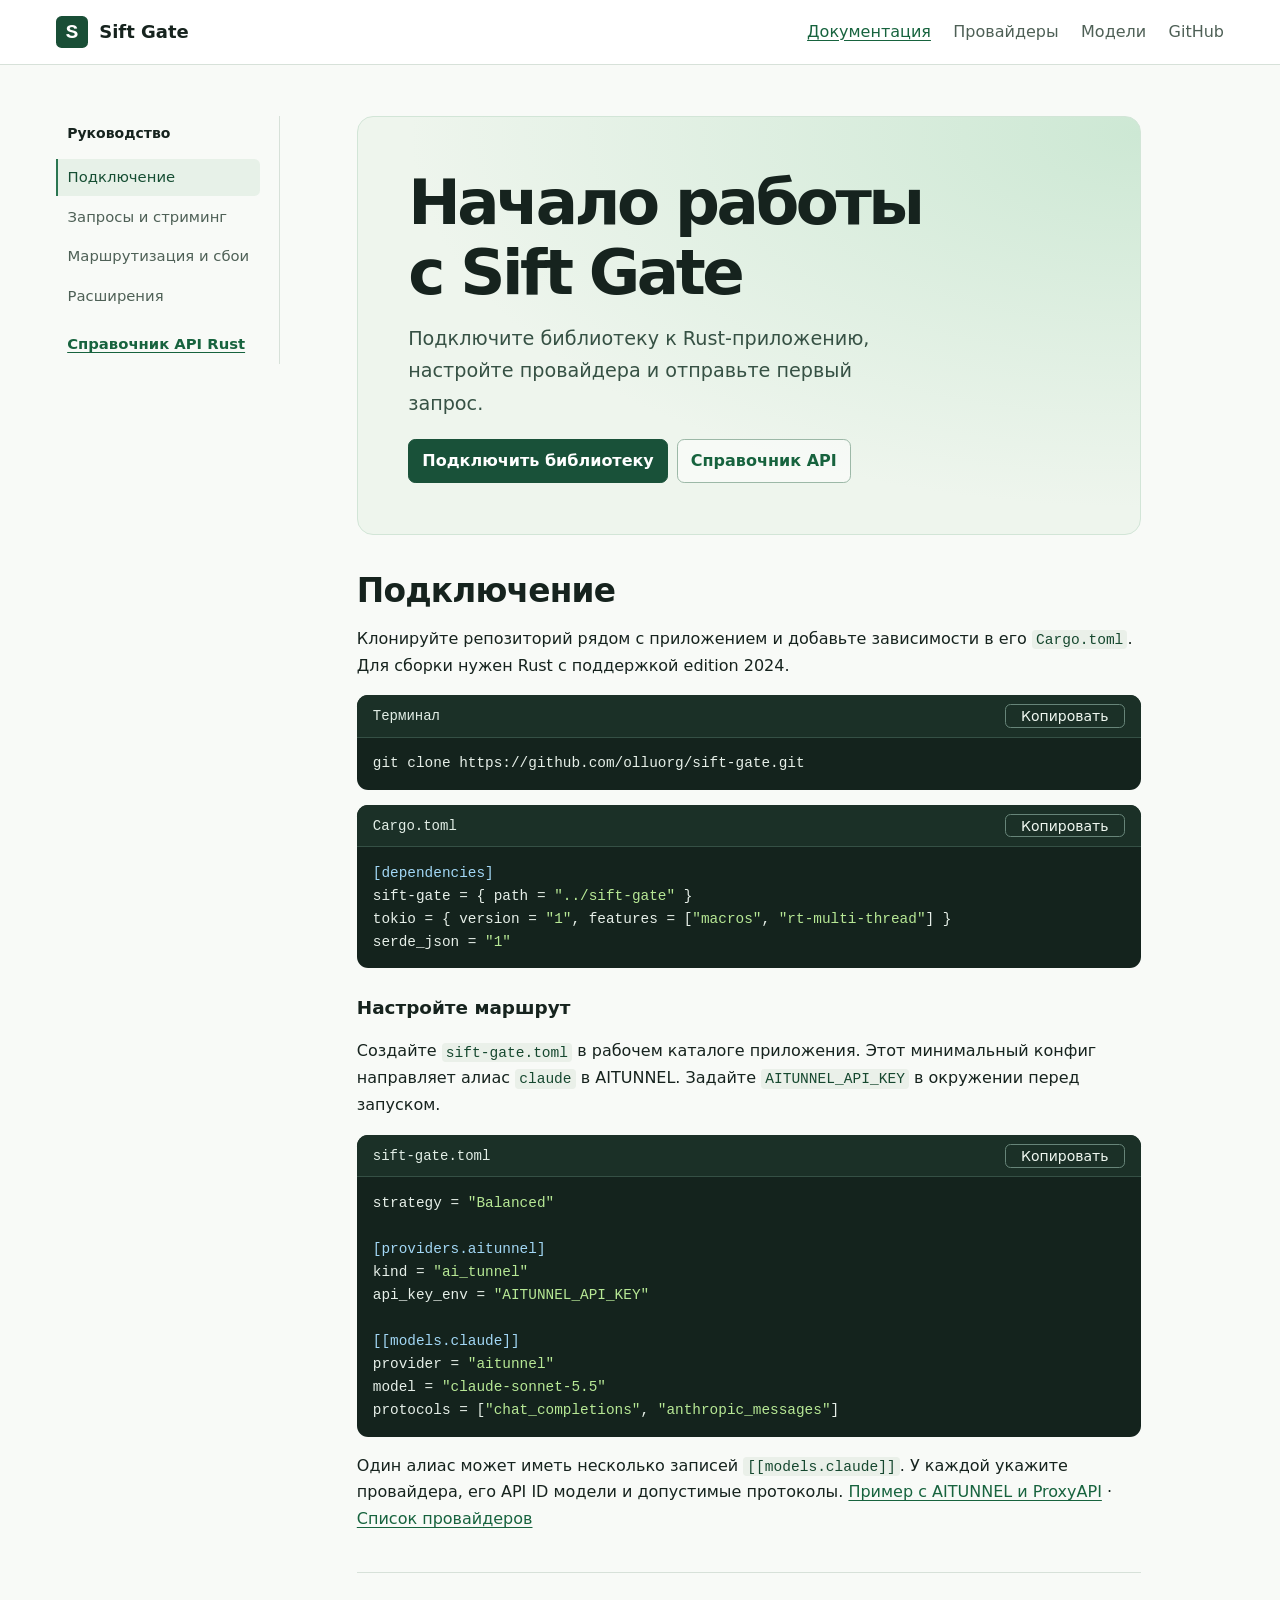
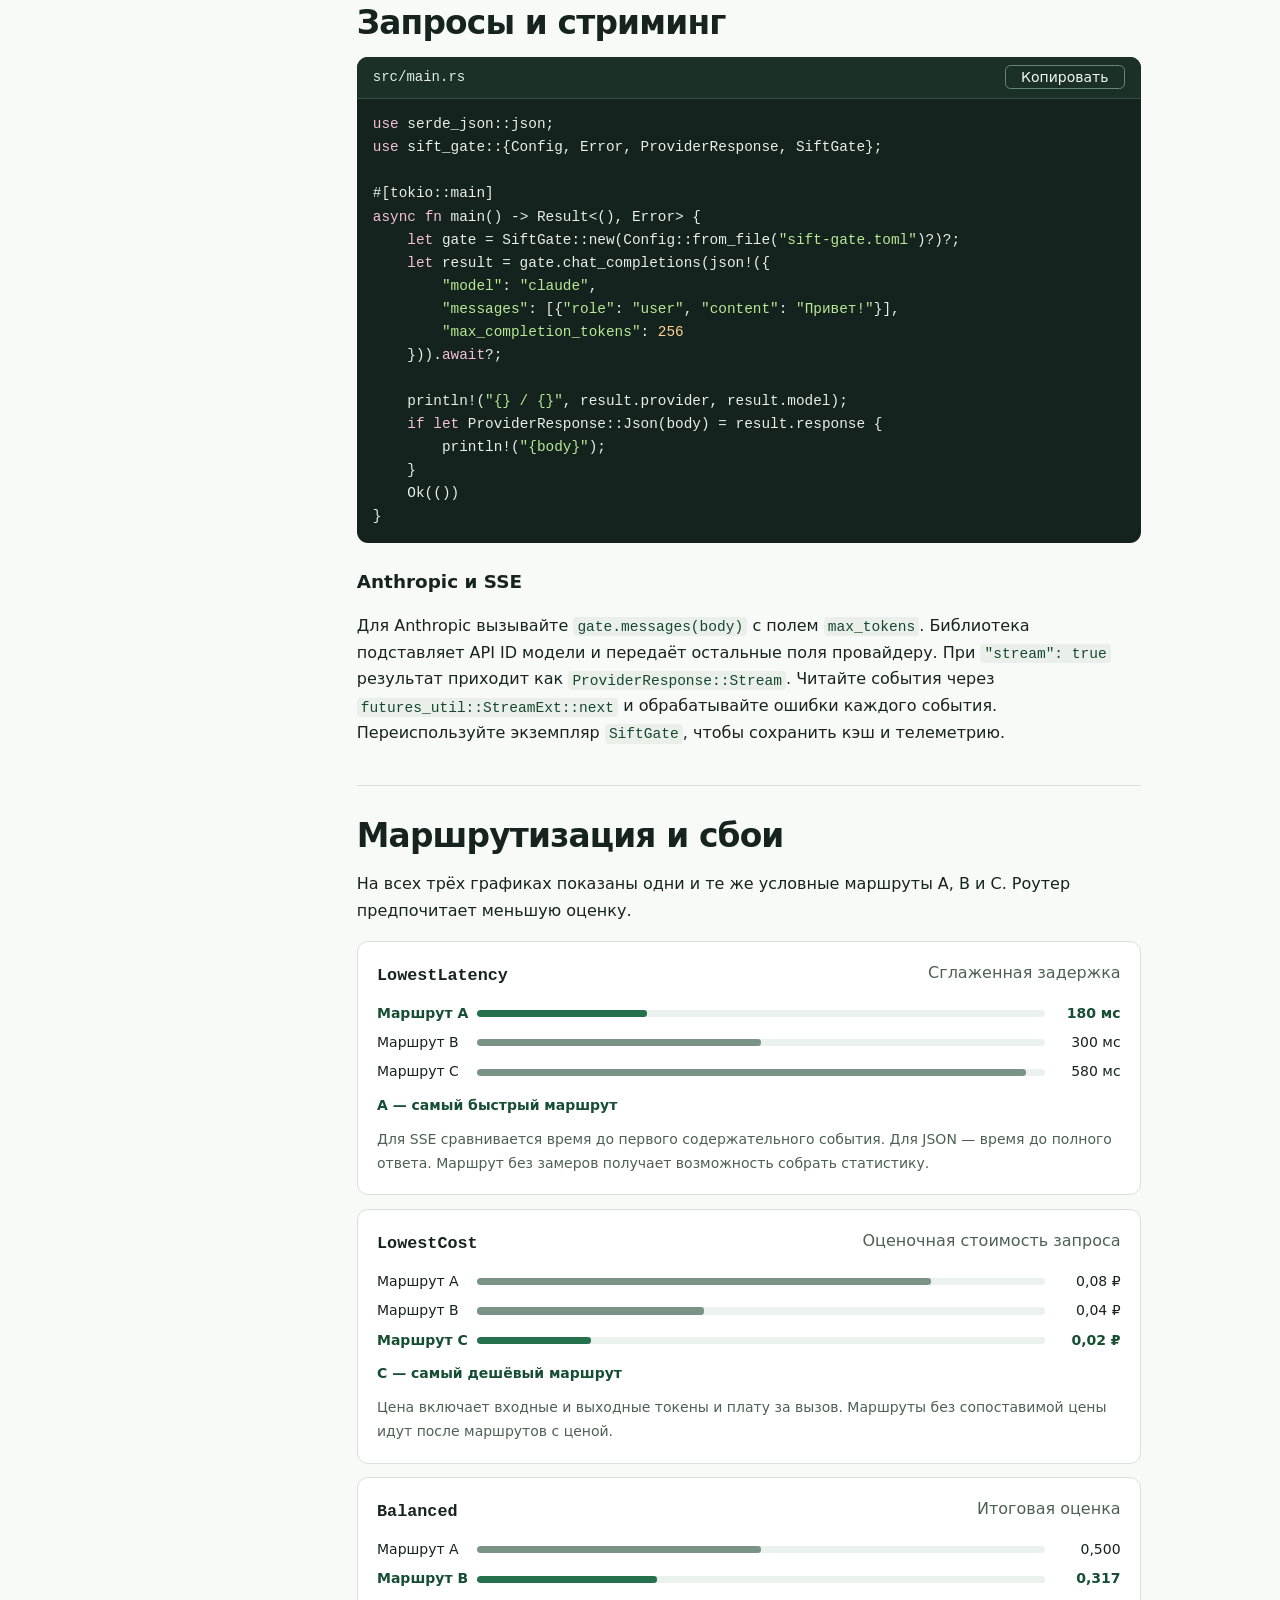
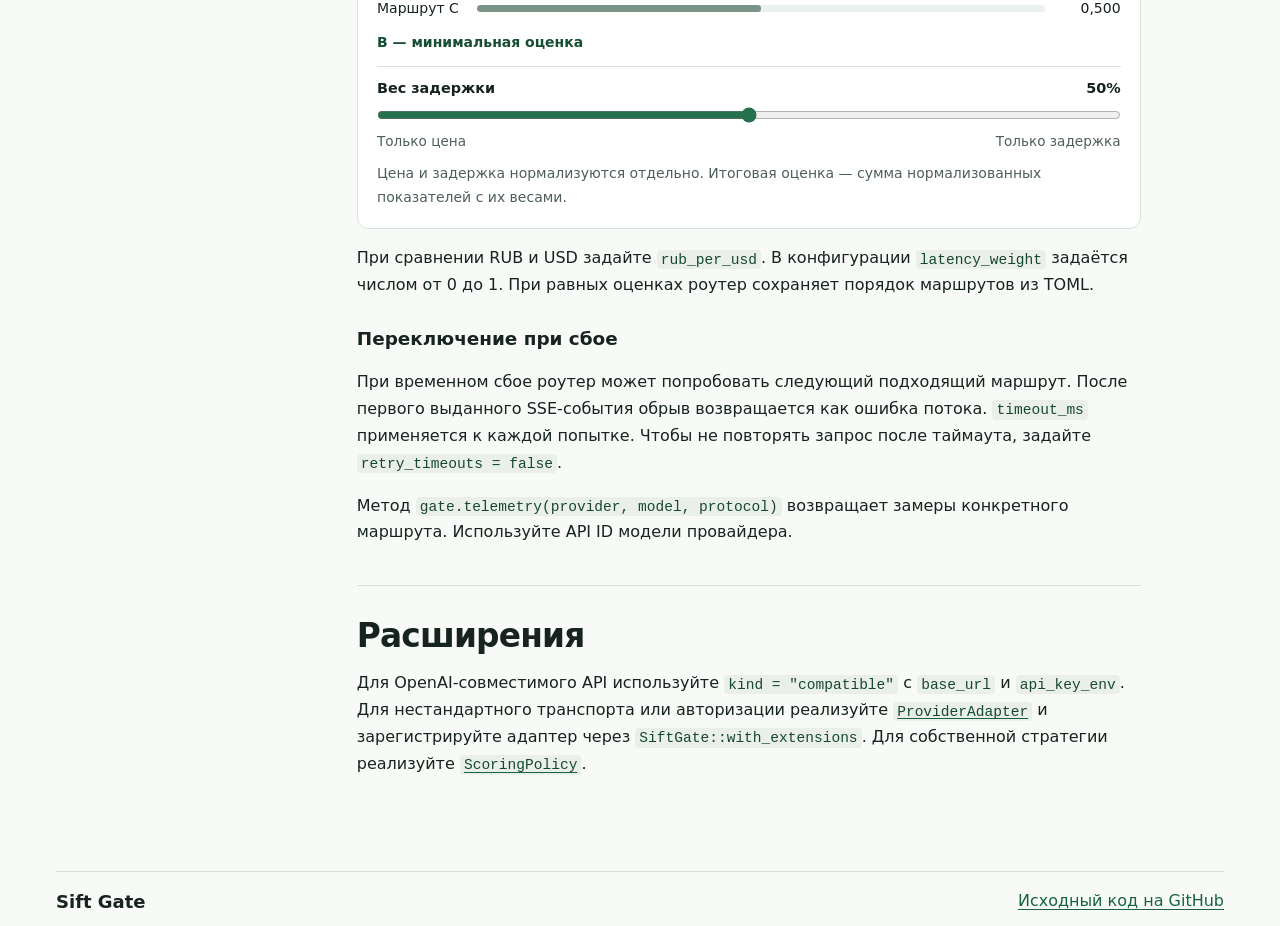
==== commit aebb6bd5: "Render routing charts without relying on cached styles" ====
--- a/site/docs/index.html
+++ b/site/docs/index.html
@@ -84,9 +84,9 @@
   <figure class="routing-chart" data-strategy="LowestLatency">
     <figcaption><strong><code>LowestLatency</code></strong><span>Сглаженная задержка</span></figcaption>
     <div class="chart-rows">
-      <div class="chart-row preferred"><span>Маршрут A</span><span class="chart-track" aria-hidden="true"><span class="chart-bar" style="--fill: 30%"></span></span><output data-value="180">180 мс</output></div>
-      <div class="chart-row"><span>Маршрут B</span><span class="chart-track" aria-hidden="true"><span class="chart-bar" style="--fill: 50%"></span></span><output data-value="300">300 мс</output></div>
-      <div class="chart-row"><span>Маршрут C</span><span class="chart-track" aria-hidden="true"><span class="chart-bar" style="--fill: 96.66666666666667%"></span></span><output data-value="580">580 мс</output></div>
+      <div class="chart-row preferred"><span>Маршрут A</span><meter class="chart-meter" min="0" max="100" value="30" aria-hidden="true"></meter><output data-value="180">180 мс</output></div>
+      <div class="chart-row"><span>Маршрут B</span><meter class="chart-meter" min="0" max="100" value="50" aria-hidden="true"></meter><output data-value="300">300 мс</output></div>
+      <div class="chart-row"><span>Маршрут C</span><meter class="chart-meter" min="0" max="100" value="96.6667" aria-hidden="true"></meter><output data-value="580">580 мс</output></div>
     </div>
     <p class="chart-result">A — самый быстрый маршрут</p>
     <p class="chart-note">Для SSE сравнивается время до первого содержательного события. Для JSON — время до полного ответа. Маршрут без замеров получает возможность собрать статистику.</p>
@@ -94,9 +94,9 @@
   <figure class="routing-chart" data-strategy="LowestCost">
     <figcaption><strong><code>LowestCost</code></strong><span>Оценочная стоимость запроса</span></figcaption>
     <div class="chart-rows">
-      <div class="chart-row"><span>Маршрут A</span><span class="chart-track" aria-hidden="true"><span class="chart-bar" style="--fill: 80%"></span></span><output data-value="0.08">0,08 ₽</output></div>
-      <div class="chart-row"><span>Маршрут B</span><span class="chart-track" aria-hidden="true"><span class="chart-bar" style="--fill: 40%"></span></span><output data-value="0.04">0,04 ₽</output></div>
-      <div class="chart-row preferred"><span>Маршрут C</span><span class="chart-track" aria-hidden="true"><span class="chart-bar" style="--fill: 20%"></span></span><output data-value="0.02">0,02 ₽</output></div>
+      <div class="chart-row"><span>Маршрут A</span><meter class="chart-meter" min="0" max="100" value="80" aria-hidden="true"></meter><output data-value="0.08">0,08 ₽</output></div>
+      <div class="chart-row"><span>Маршрут B</span><meter class="chart-meter" min="0" max="100" value="40" aria-hidden="true"></meter><output data-value="0.04">0,04 ₽</output></div>
+      <div class="chart-row preferred"><span>Маршрут C</span><meter class="chart-meter" min="0" max="100" value="20" aria-hidden="true"></meter><output data-value="0.02">0,02 ₽</output></div>
     </div>
     <p class="chart-result">C — самый дешёвый маршрут</p>
     <p class="chart-note">Цена включает входные и выходные токены и плату за вызов. Маршруты без сопоставимой цены идут после маршрутов с ценой.</p>
@@ -104,9 +104,9 @@
   <figure class="routing-chart" data-strategy="Balanced">
     <figcaption><strong><code>Balanced</code></strong><span>Итоговая оценка</span></figcaption>
     <div class="chart-rows">
-      <div class="chart-row"><span>Маршрут A</span><span class="chart-track" aria-hidden="true"><span class="chart-bar" style="--fill: 50%"></span></span><output data-value="0.5">0,500</output></div>
-      <div class="chart-row preferred"><span>Маршрут B</span><span class="chart-track" aria-hidden="true"><span class="chart-bar" style="--fill: 31.666666666666664%"></span></span><output data-value="0.31666666666666665">0,317</output></div>
-      <div class="chart-row"><span>Маршрут C</span><span class="chart-track" aria-hidden="true"><span class="chart-bar" style="--fill: 50%"></span></span><output data-value="0.5">0,500</output></div>
+      <div class="chart-row"><span>Маршрут A</span><meter class="chart-meter" min="0" max="100" value="50" aria-hidden="true"></meter><output data-value="0.5">0,500</output></div>
+      <div class="chart-row preferred"><span>Маршрут B</span><meter class="chart-meter" min="0" max="100" value="31.6667" aria-hidden="true"></meter><output data-value="0.31666666666666665">0,317</output></div>
+      <div class="chart-row"><span>Маршрут C</span><meter class="chart-meter" min="0" max="100" value="50" aria-hidden="true"></meter><output data-value="0.5">0,500</output></div>
     </div>
     <p class="chart-result" role="status">B — минимальная оценка</p>
     <div class="chart-control" hidden>
--- a/site/docs/docs.css
+++ b/site/docs/docs.css
@@ -65,10 +65,12 @@
 .chart-rows { display: grid; gap: .48rem; }
 .chart-row { display: grid; grid-template-columns: 5.8rem minmax(0, 1fr) 4.3rem; align-items: center; gap: .45rem; font-size: .875rem; }
 .chart-row output { text-align: right; font-variant-numeric: tabular-nums; }
-.chart-track { display: block; height: .65rem; background: #ebf1ec; border-radius: .2rem; }
-.chart-bar { display: block; width: var(--fill); height: 100%; background: #799487; border-radius: inherit; }
+.chart-meter { display: block; width: 100%; height: .9rem; --bar-color: #799487; }
+.chart-meter::-webkit-meter-bar { background: #ebf1ec; border: 0; border-radius: .2rem; }
+.chart-meter::-webkit-meter-optimum-value { background: var(--bar-color); border-radius: .2rem; }
+.chart-meter::-moz-meter-bar { background: var(--bar-color); border-radius: .2rem; }
 .chart-row.preferred { color: #164e33; font-weight: 750; }
-.chart-row.preferred .chart-bar { background: #25704d; }
+.chart-row.preferred .chart-meter { --bar-color: #25704d; }
 .routing-chart .chart-result { margin: .7rem 0 0; font-size: .875rem; color: #164e33; font-weight: 750; }
 .routing-chart .chart-note { margin: .65rem 0 0; color: var(--muted); font-size: .875rem; }
 .chart-control { margin-top: .75rem; padding-top: .65rem; border-top: 1px solid var(--line); }
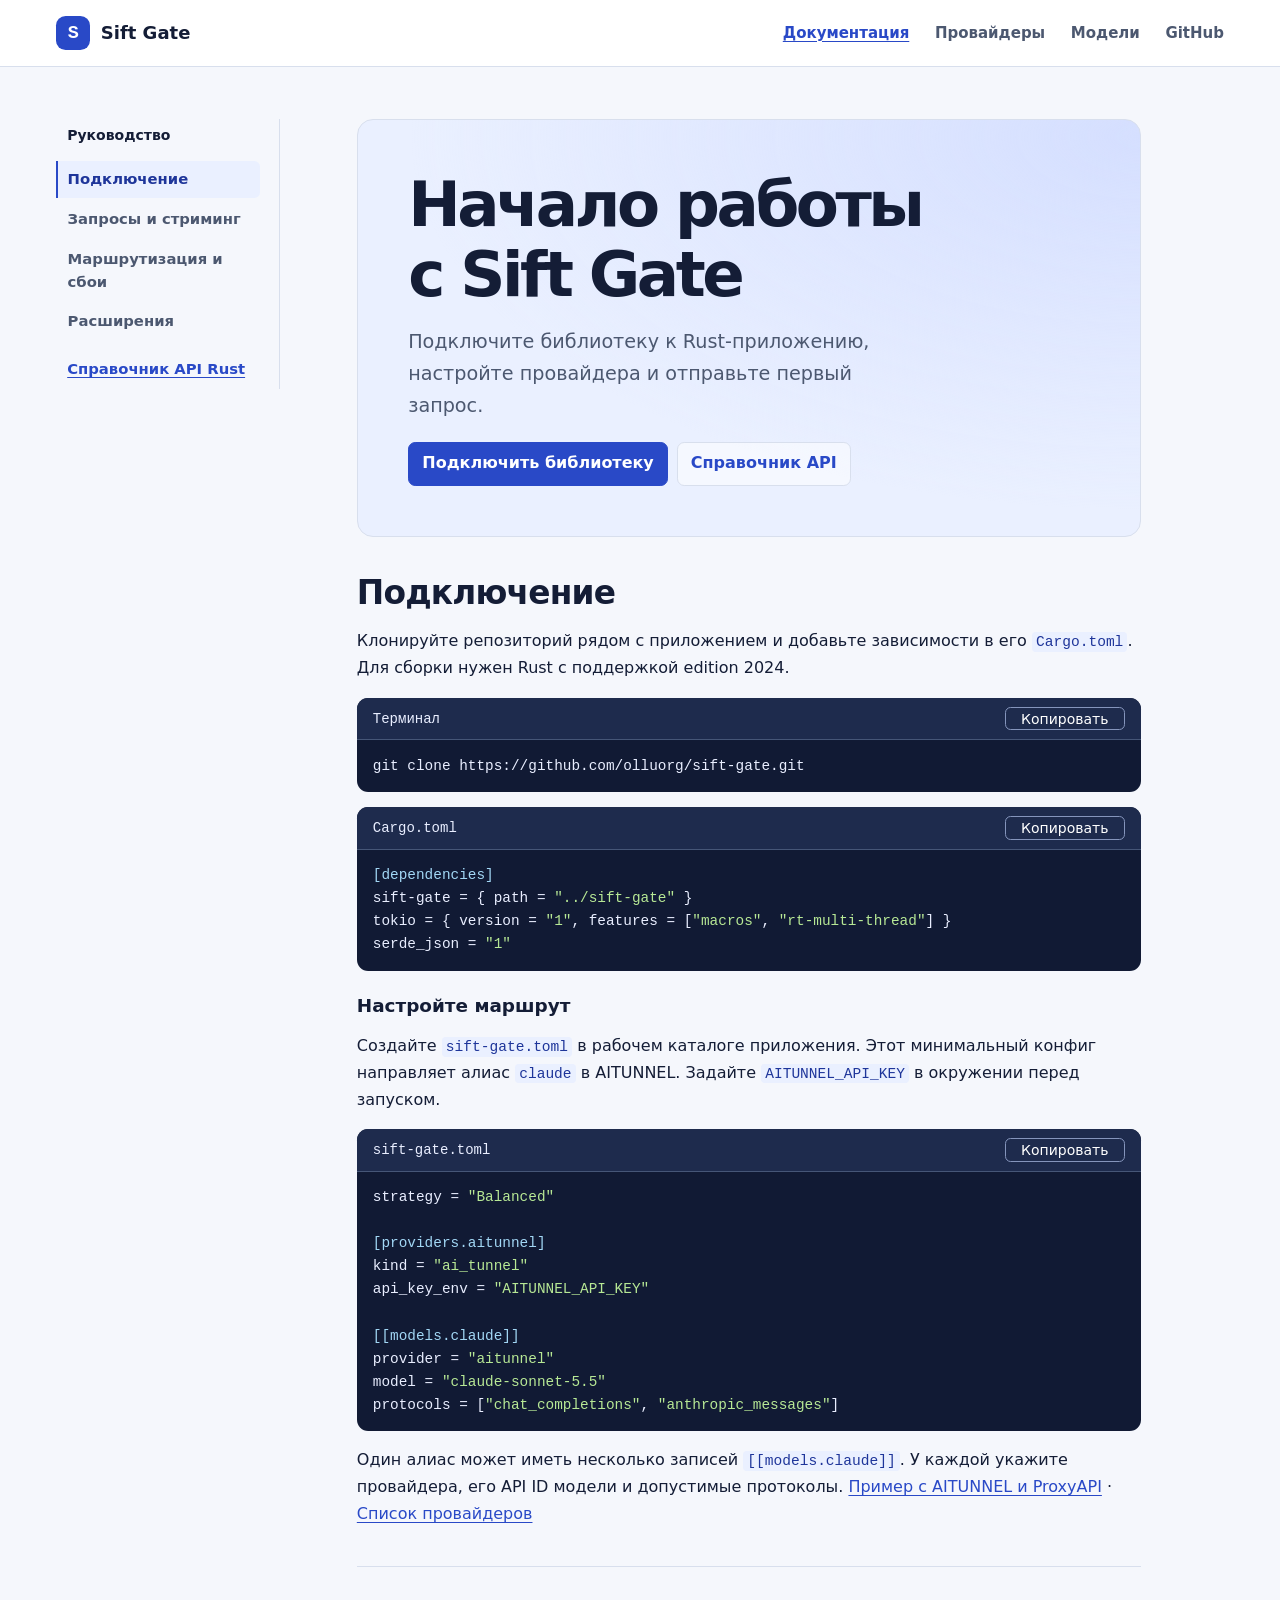
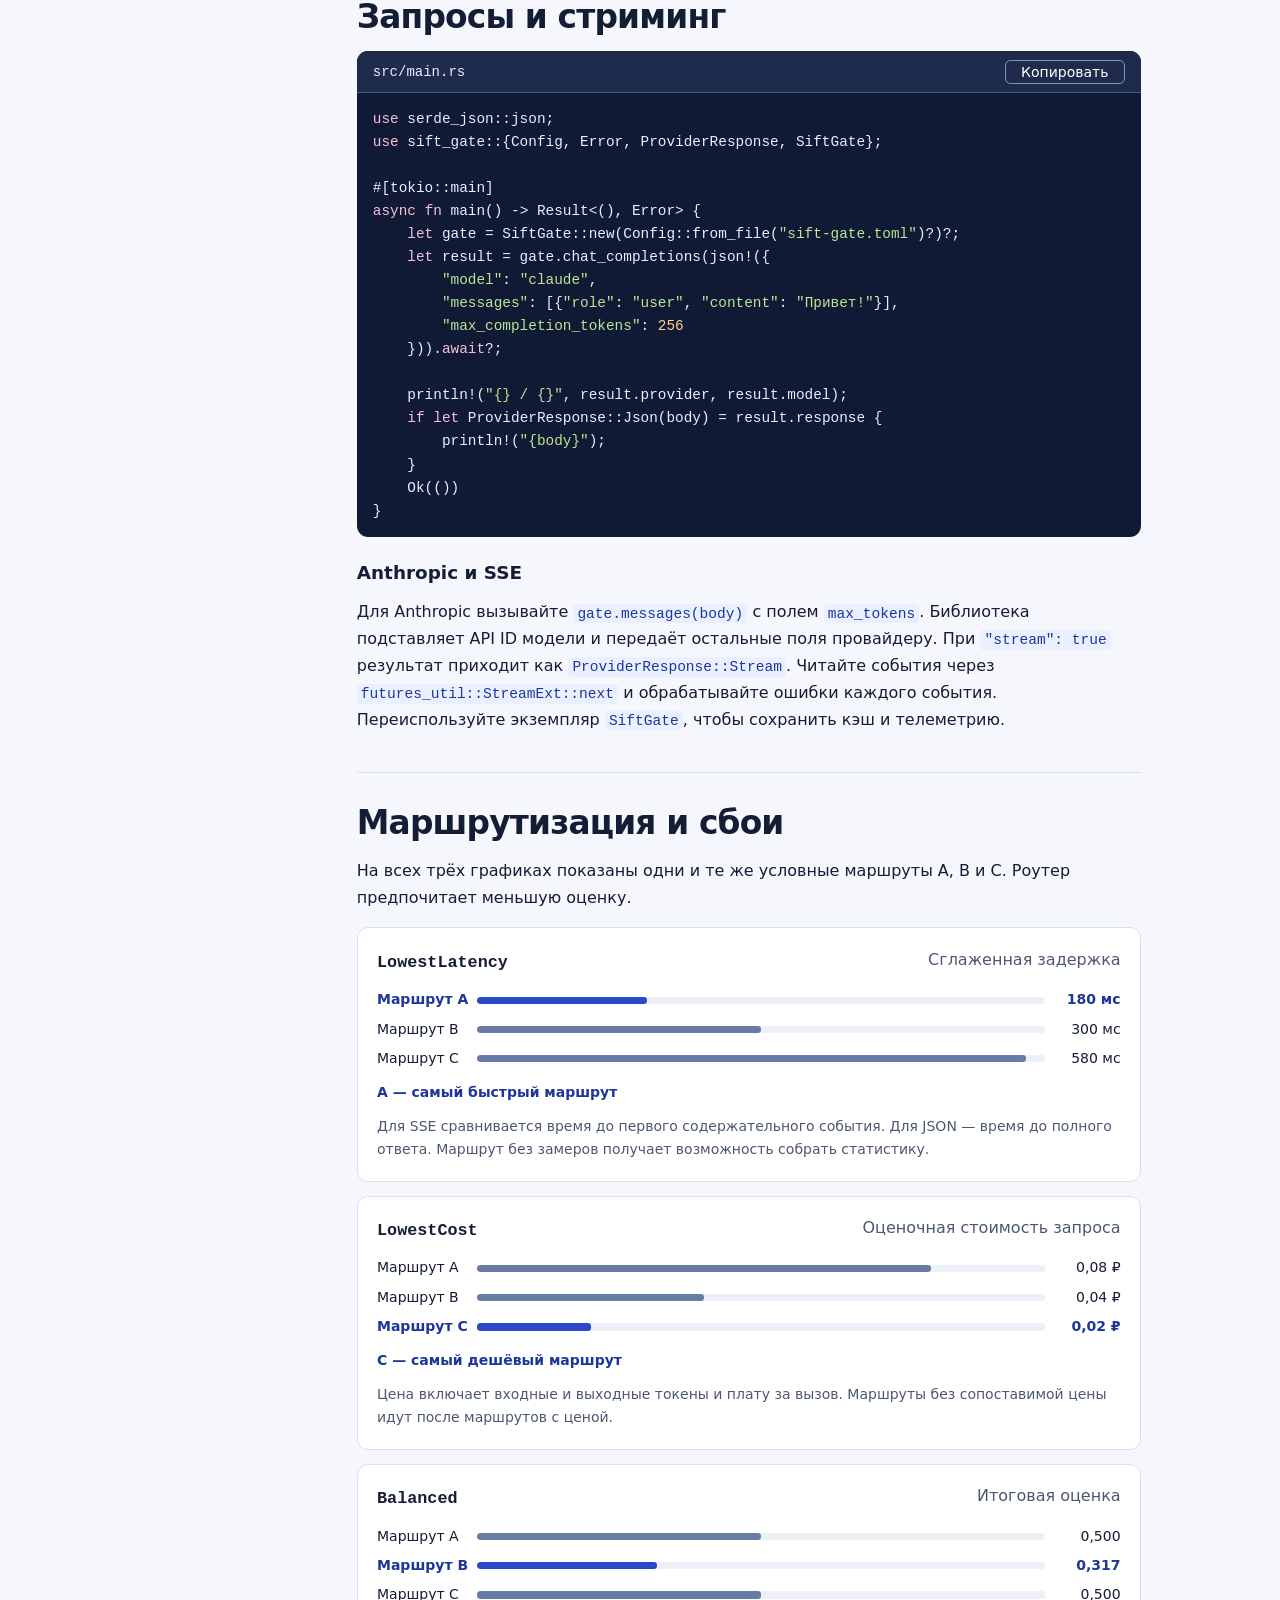
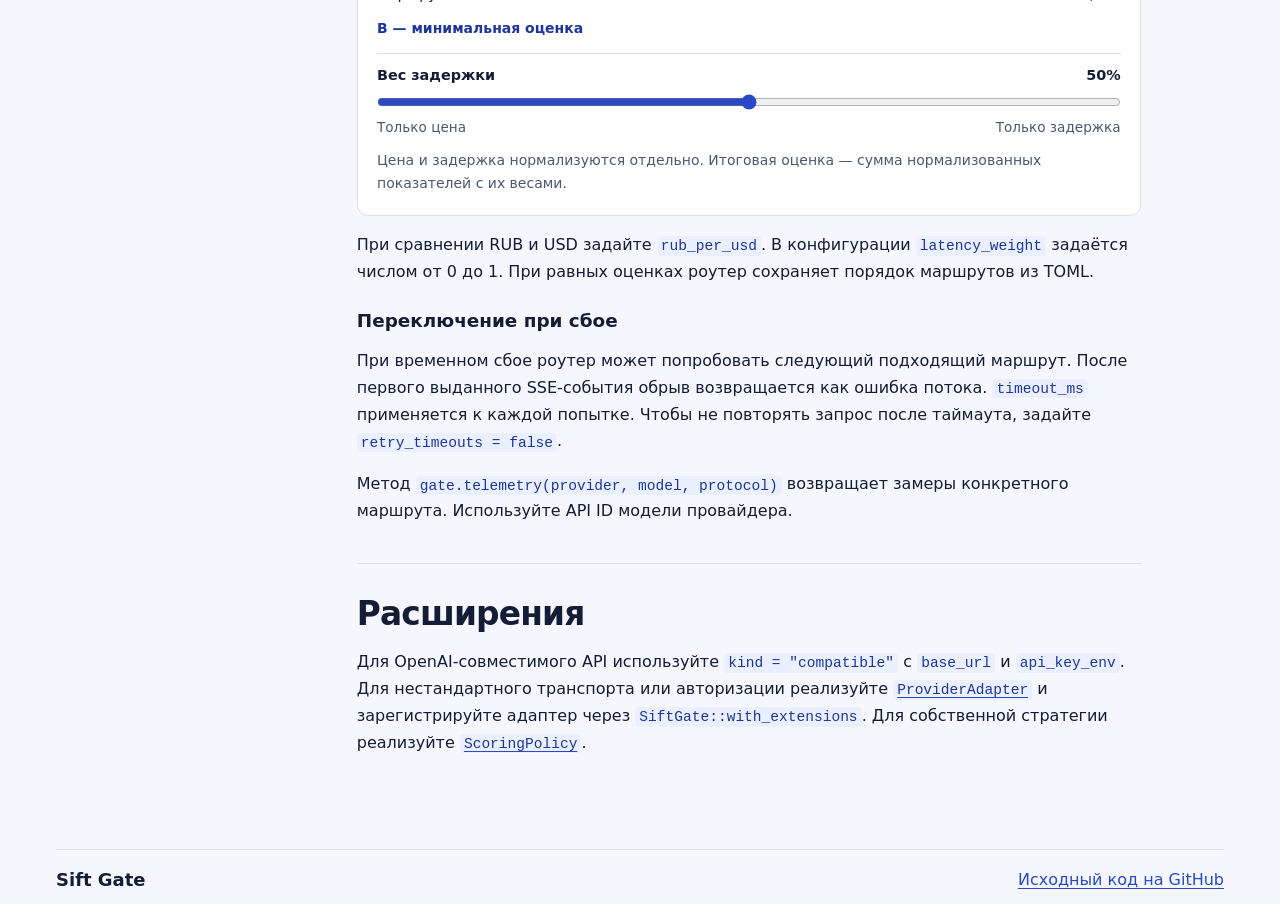
==== commit c55052dd: "Redesign site theme and expand homepage" ====
--- a/site/docs/index.html
+++ b/site/docs/index.html
@@ -3,7 +3,7 @@
 <head>
   <meta charset="utf-8">
   <meta name="viewport" content="width=device-width, initial-scale=1">
-  <meta name="theme-color" content="#f8faf7">
+  <meta name="theme-color" content="#f5f7fc">
   <title>Документация · Sift Gate</title>
   <link rel="stylesheet" href="../style.css">
   <link rel="stylesheet" href="./docs.css">
--- a/site/style.css
+++ b/site/style.css
@@ -1,35 +1,46 @@
 * { box-sizing: border-box; }
-:root { color-scheme: dark; --bg: #121713; --panel: #1b221c; --ink: #edf3ea; --muted: #b2bfb2; --line: #39463b; --accent: #b4f28b; }
+:root {
+  color-scheme: light;
+  --bg: #f5f7fc;
+  --panel: #fff;
+  --ink: #141d36;
+  --muted: #4c5870;
+  --line: #d8dfed;
+  --accent: #2949c7;
+  --accent-hover: #1e359a;
+  --accent-soft: #eaf0ff;
+  --night: #111a34;
+  --night-panel: #1e2b4d;
+  --night-line: #465677;
+}
 body { margin: 0; background: var(--bg); color: var(--ink); font: 1rem/1.55 system-ui, sans-serif; }
 a { color: var(--accent); text-underline-offset: .2em; }
-a:hover { color: #e0ffc8; }
+a:hover { color: var(--accent-hover); }
 :focus-visible { outline: 2px solid var(--accent); outline-offset: 4px; }
+.skip { position: absolute; z-index: 2; inset: .5rem auto auto .5rem; transform: translateY(-150%); padding: .4rem .8rem; background: var(--panel); }
+.skip:focus { transform: none; }
 .wrap { width: min(100% - 2rem, 73rem); margin-inline: auto; }
-.top { border-bottom: 1px solid var(--line); }
-.bar, .footer { display: flex; justify-content: space-between; align-items: center; flex-wrap: wrap; gap: 1rem; padding-block: 1rem; }
-.brand { display: inline-flex; align-items: center; gap: .7rem; color: var(--ink); text-decoration: none; font-weight: 750; font-size: 1.125rem; }
-.mark { display: grid; place-items: center; width: 2rem; height: 2rem; background: var(--accent); color: var(--bg); font: 700 1.3rem ui-monospace, monospace; border-radius: .35rem; }
-nav { display: flex; flex-wrap: wrap; gap: 1.4rem; }
-nav a { color: var(--muted); text-decoration: none; }
+.top { border-bottom: 1px solid var(--line); background: var(--panel); }
+.bar, .footer { display: flex; justify-content: space-between; align-items: center; flex-wrap: wrap; gap: .8rem 1.2rem; padding-block: 1rem; }
+.brand { display: inline-flex; align-items: center; gap: .65rem; color: var(--ink); text-decoration: none; font-weight: 760; font-size: 1.125rem; }
+.mark { display: grid; place-items: center; width: 2.15rem; height: 2.15rem; background: var(--accent); color: #fff; font: 700 1.15rem ui-monospace, monospace; border-radius: .6rem; }
+nav { display: flex; flex-wrap: wrap; gap: .45rem clamp(.85rem, 2vw, 1.65rem); }
+nav a { color: var(--muted); text-decoration: none; font-size: .9375rem; font-weight: 580; }
 nav [aria-current] { color: var(--accent); text-decoration: underline; }
 main { min-height: 75vh; padding-block: clamp(2rem, 6vw, 5rem); }
-.hero { display: grid; grid-template-columns: 1.3fr 1fr; align-items: center; gap: 2.25rem; }
-h1, h2 { line-height: 1.12; }
-h1 { font-size: clamp(2.1rem, 6vw, 4.65rem); letter-spacing: -.045em; margin: 0; }
-h2 { font-size: clamp(1.3rem, 3vw, 1.8rem); margin: 0 0 .6rem; }
-.lead { color: var(--muted); font-size: clamp(1rem, 2vw, 1.25rem); max-width: 45rem; }
-.eyebrow { color: var(--accent); font-family: ui-monospace, monospace; font-size: .875rem; }
-.actions { display: flex; gap: .7rem; flex-wrap: wrap; margin-top: 1.5rem; }
-.button { display: inline-block; border-radius: .5rem; border: 1px solid var(--accent); background: var(--accent); color: var(--bg); padding: .55rem .85rem; font: inherit; font-weight: 650; text-decoration: none; cursor: pointer; }
-.button:hover { color: var(--bg); background: #e0ffc8; }
-.secondary { background: transparent; color: var(--ink); border-color: var(--line); }
-.snippet, .links article, .card, .group, .controls { background: var(--panel); border: 1px solid var(--line); border-radius: .85rem; padding: clamp(.85rem, 2vw, 1.35rem); min-width: 0; }
-.snippet pre { overflow: auto; font-size: .875rem; }
-.snippet span { color: var(--accent); }
-.snippet .muted { color: var(--muted); }
-.links, .cards { display: grid; grid-template-columns: repeat(2, minmax(0, 1fr)); gap: .9rem; }
-.links { margin-top: 3rem; }
-.links p, .card p, .method, .summary, .footer { color: var(--muted); }
+h1, h2, h3 { line-height: 1.12; }
+h1 { font-size: clamp(2.1rem, 6vw, 4.65rem); letter-spacing: -.055em; margin: 0; }
+h2 { font-size: clamp(1.35rem, 3vw, 2rem); letter-spacing: -.025em; margin: 0 0 .65rem; }
+.lead { color: var(--muted); font-size: clamp(1rem, 2vw, 1.2rem); max-width: 43rem; }
+.eyebrow { color: var(--accent); font-size: .875rem; font-weight: 720; }
+.actions { display: flex; gap: .7rem; flex-wrap: wrap; margin-top: 1.65rem; }
+.button { display: inline-block; border-radius: .6rem; border: 1px solid var(--accent); background: var(--accent); color: #fff; padding: .65rem 1rem; font: inherit; font-weight: 650; text-decoration: none; cursor: pointer; }
+.button:hover { color: #fff; background: var(--accent-hover); border-color: var(--accent-hover); }
+.secondary { background: var(--panel); color: var(--accent); border-color: var(--line); }
+.secondary:hover { color: var(--accent-hover); background: var(--accent-soft); border-color: var(--accent); }
+.card, .group, .controls { background: var(--panel); border: 1px solid var(--line); border-radius: .85rem; padding: clamp(.85rem, 2vw, 1.35rem); min-width: 0; }
+.cards { display: grid; grid-template-columns: repeat(2, minmax(0, 1fr)); gap: .9rem; }
+.card p, .method, .summary, .footer { color: var(--muted); }
 .intro { margin-bottom: 1.6rem; }
 .controls { display: grid; grid-template-columns: 2fr 1fr auto; align-items: end; gap: 1rem; margin-bottom: .6rem; }
 .controls.tokens { grid-template-columns: repeat(3, minmax(0, 1fr)); }
@@ -42,6 +53,12 @@
 .good { color: var(--accent); }
 .card code { overflow-wrap: anywhere; }
 .card pre { overflow: auto; font-size: .875rem; }
+.code-block { margin: .95rem 0; border-radius: .7rem; overflow: hidden; background: var(--night); color: #e9eeff; }
+.code-block figcaption { display: flex; min-height: 2.65rem; align-items: center; justify-content: space-between; padding: .35rem 1rem; border-bottom: 1px solid var(--night-line); background: var(--night-panel); color: #e9eeff; font: .875rem ui-monospace, monospace; }
+.code-block button { cursor: pointer; font: inherit; font-family: system-ui, sans-serif; color: #fff; min-width: 7.5rem; background: transparent; border: 1px solid #8595bc; border-radius: .35rem; padding: .18rem .5rem; }
+.code-block button:hover { background: #35466d; }
+.code-block > pre { margin: 0; padding: .9rem 1rem; overflow: auto; font: .9rem/1.6 ui-monospace, Consolas, monospace; color-scheme: dark; }
+.code-block pre:focus-visible { outline-offset: -4px; }
 .card details { margin: .8rem 0; }
 .method { margin-block: .9rem; }
 summary { cursor: pointer; }
@@ -56,5 +73,69 @@
 td:not(:first-child) { white-space: nowrap; }
 .footer { border-top: 1px solid var(--line); }
 [hidden] { display: none !important; }
-@media (max-width: 48rem) { .hero, .cards, .links { grid-template-columns: 1fr; } .controls { grid-template-columns: 1fr 1fr; } .controls > label:first-child { grid-column: 1 / -1; } .controls.tokens > label:first-child { grid-column: auto; } }
+@media (max-width: 48rem) { .cards { grid-template-columns: 1fr; } .controls { grid-template-columns: 1fr 1fr; } .controls > label:first-child { grid-column: 1 / -1; } .controls.tokens > label:first-child { grid-column: auto; } }
 @media (max-width: 27rem) { .controls.tokens { grid-template-columns: 1fr; } nav { gap: .8rem; } }
+
+.home { padding-block: clamp(2.25rem, 6vw, 5rem) clamp(3rem, 6vw, 5rem); }
+.hero { display: grid; grid-template-columns: minmax(0, 1.2fr) minmax(0, 1fr); align-items: center; gap: clamp(2rem, 5vw, 4rem); }
+.hero .eyebrow { margin: 0 0 .9rem; }
+.hero h1 { font-size: clamp(2rem, 5.1vw, 4.65rem); line-height: 1.04; overflow-wrap: anywhere; }
+.hero h1 em { display: block; color: var(--accent); font-style: normal; }
+.hero .lead { max-width: 34rem; margin: 1.15rem 0 0; }
+
+.routing-flow {
+  --flow-line: #8295ce;
+  margin: 0;
+  border-radius: 1.25rem;
+  padding: clamp(1rem, 3vw, 2rem);
+  color: #f3f6ff;
+  background:
+    radial-gradient(ellipse at 85% 5%, #293e79, transparent 70%),
+    var(--night);
+  box-shadow: 0 1rem 2.5rem #111a3422;
+}
+.routing-flow figcaption { margin-bottom: 1rem; color: #d1dcfb; font-size: .875rem; font-weight: 650; }
+.flow-node { position: relative; border: 1px solid var(--night-line); border-radius: .65rem; padding: .6rem .5rem; background: var(--night-panel); text-align: center; font-weight: 700; }
+.flow-node small { display: block; color: #c3d0f0; font-weight: 450; }
+.flow-client, .flow-gate { width: min(100%, 15rem); margin-inline: auto; }
+.flow-gate { margin-top: 1rem; background: #314a98; border-color: #829bf4; }
+.flow-gate::before, .flow-routes::before, .flow-routes .flow-node::before {
+  position: absolute;
+  left: 50%;
+  width: 1px;
+  height: 1rem;
+  background: var(--flow-line);
+  content: "";
+}
+.flow-gate::before, .flow-routes .flow-node::before { bottom: 100%; }
+.flow-routes { position: relative; display: grid; grid-template-columns: repeat(2, minmax(0, 1fr)); gap: .65rem; margin: 0; padding: 2rem 0 0; list-style: none; }
+.flow-routes::before { top: 0; }
+.flow-routes::after { position: absolute; top: 1rem; inset-inline: calc(25% - .1625rem); height: 1px; background: var(--flow-line); content: ""; }
+.flow-routes .flow-node:last-child { border-style: dashed; }
+
+.home-section { margin-top: clamp(2.75rem, 6vw, 5rem); border-top: 1px solid var(--line); padding-top: 1.65rem; }
+.home-section > p { max-width: 48rem; }
+.catalog-grid, .strategy-grid { display: grid; grid-template-columns: repeat(3, minmax(0, 1fr)); gap: .85rem; margin-top: 1rem; }
+.catalog-grid { grid-template-columns: repeat(2, minmax(0, 1fr)); }
+.strategy-grid > div { border: 1px solid var(--line); border-radius: .85rem; background: var(--panel); padding: 1rem; }
+.strategy-grid dt { color: var(--accent); font-weight: 750; }
+.strategy-grid dd { margin: .4rem 0 0; color: var(--muted); }
+.connect-grid { display: grid; grid-template-columns: repeat(2, minmax(0, 1fr)); align-items: start; gap: 1.5rem; }
+.protocol-list { padding-left: 1.35rem; }
+.protocol-list li + li { margin-top: .45rem; }
+.protocol-list code { display: block; color: var(--muted); overflow-wrap: anywhere; }
+.connect-example { margin: 1rem 0 0; }
+.connect-example p { margin: 0; border-top: 1px solid var(--night-line); padding: .8rem 1rem; color: #d1dcfb; font-size: .875rem; }
+.connect-example a { color: #b7c9ff; }
+.connect-example :focus-visible { outline-color: #b7c9ff; }
+.section-card { display: block; border: 1px solid var(--line); border-radius: .85rem; background: var(--panel); padding: clamp(1rem, 2.5vw, 1.5rem); text-decoration: none; }
+.section-card:hover { border-color: var(--accent); background: var(--accent-soft); }
+.section-card h3 { margin: 0; font-size: 1.2rem; }
+.section-card p { margin: .55rem 0 0; color: var(--muted); }
+
+@media (max-width: 52rem) {
+  .hero, .connect-grid { grid-template-columns: minmax(0, 1fr); }
+}
+@media (max-width: 40rem) {
+  .catalog-grid, .strategy-grid { grid-template-columns: minmax(0, 1fr); }
+}
--- a/site/docs/docs.css
+++ b/site/docs/docs.css
@@ -1,16 +1,3 @@
-body.docs-page {
-  --bg: #f8faf7;
-  --ink: #16231e;
-  --muted: #4e6056;
-  --line: #d7e1d9;
-  --accent: #17633e;
-  color-scheme: light;
-}
-.docs-page a:hover { color: #11472e; }
-.docs-page .top { background: #fff; }
-.docs-page .mark { background: #194e36; color: #fff; }
-.skip { position: absolute; z-index: 2; inset: .5rem auto auto .5rem; transform: translateY(-150%); padding: .4rem .8rem; background: white; }
-.skip:focus { transform: none; }
 .docs-layout {
   display: grid;
   grid-template-columns: 14rem minmax(0, 49rem);
@@ -23,37 +10,31 @@
 .docs-nav-title { margin: 0 0 .75rem .7rem; font-size: .875rem; font-weight: 750; }
 .docs-sidebar nav a { border-left: 2px solid transparent; border-radius: 0 .35rem .35rem 0; padding: .45rem .6rem; font-size: .925rem; }
 .docs-sidebar nav a:hover, .docs-sidebar nav a[aria-current="location"] {
-  border-color: #2b7652;
-  color: #164e33;
-  background: #e7f1e8;
+  border-color: var(--accent);
+  color: var(--accent-hover);
+  background: var(--accent-soft);
   text-decoration: none;
 }
 .docs-api { display: block; margin: 1.1rem 0 0 .7rem; font-size: .925rem; font-weight: 650; }
 .docs-intro {
   padding: clamp(1.5rem, 4vw, 3.15rem);
-  border: 1px solid #d2e5d7;
+  border: 1px solid var(--line);
   border-radius: 1rem;
-  background: radial-gradient(ellipse at 100% 4%, #cde8d4, transparent 66%), #eef5ed;
+  background: radial-gradient(ellipse at 100% 4%, #d5dfff, transparent 66%), var(--accent-soft);
 }
 .docs-intro h1 { font-size: clamp(2.1rem, 4.9vw, 4.25rem); letter-spacing: -.055em; }
-.docs-intro p { max-width: 32rem; font-size: clamp(1rem, 1.6vw, 1.2rem); color: #365144; margin: .95rem 0 1.2rem; }
+.docs-intro p { max-width: 32rem; font-size: clamp(1rem, 1.6vw, 1.2rem); color: var(--muted); margin: .95rem 0 1.2rem; }
 .docs-actions { display: flex; flex-wrap: wrap; gap: .55rem; }
 .docs-actions a { padding: .54rem .82rem; border-radius: .45rem; font-weight: 680; text-decoration: none; }
-.docs-actions .docs-primary { color: #fff; background: #195139; border: 1px solid #195139; }
-.docs-actions .docs-primary:hover { color: #fff; background: #123c2a; }
-.docs-outline { background: #fff8; border: 1px solid #9cb8a7; }
+.docs-actions .docs-primary { color: #fff; background: var(--accent); border: 1px solid var(--accent); }
+.docs-actions .docs-primary:hover { color: #fff; background: var(--accent-hover); }
+.docs-outline { background: #fff8; border: 1px solid var(--line); }
 .docs-content section { margin-top: 2.4rem; scroll-margin-top: 1.5rem; }
 .docs-content section + section { border-top: 1px solid var(--line); padding-top: 2rem; }
 .docs-content h2 { font-size: clamp(1.6rem, 3.5vw, 2.05rem); letter-spacing: -.025em; }
 .docs-content h3 { margin: 1.6rem 0 .35rem; font-size: 1.15rem; }
 .docs-content p { line-height: 1.68; }
-.docs-content p code, .docs-content dt code { background: #eaf0e9; color: #16482f; padding: .12em .28em; border-radius: .25em; font-size: .91em; overflow-wrap: anywhere; }
-.code-block { margin: .95rem 0; border-radius: .7rem; overflow: hidden; background: #14231d; color: #e6efe8; }
-.code-block figcaption { display: flex; min-height: 2.65rem; align-items: center; justify-content: space-between; padding: .35rem 1rem; border-bottom: 1px solid #355045; background: #1b3027; color: #e2eee6; font: .875rem ui-monospace, monospace; }
-.code-block button { cursor: pointer; font: inherit; font-family: system-ui, sans-serif; color: #f0f8f1; min-width: 7.5rem; background: transparent; border: 1px solid #678579; border-radius: .35rem; padding: .18rem .5rem; }
-.code-block button:hover { background: #345345; }
-.code-block pre { margin: 0; padding: .9rem 1rem; overflow: auto; font: .9rem/1.6 ui-monospace, Consolas, monospace; color-scheme: dark; }
-.code-block pre:focus-visible { outline-offset: -4px; }
+.docs-content p code, .docs-content dt code { background: var(--accent-soft); color: var(--accent-hover); padding: .12em .28em; border-radius: .25em; font-size: .91em; overflow-wrap: anywhere; }
 .syntax-string { color: #b7e895; }
 .syntax-keyword { color: #f5bfda; }
 .syntax-section { color: #a2d7f5; }
@@ -65,18 +46,18 @@
 .chart-rows { display: grid; gap: .48rem; }
 .chart-row { display: grid; grid-template-columns: 5.8rem minmax(0, 1fr) 4.3rem; align-items: center; gap: .45rem; font-size: .875rem; }
 .chart-row output { text-align: right; font-variant-numeric: tabular-nums; }
-.chart-meter { display: block; width: 100%; height: .9rem; --bar-color: #799487; }
-.chart-meter::-webkit-meter-bar { background: #ebf1ec; border: 0; border-radius: .2rem; }
+.chart-meter { display: block; width: 100%; height: .9rem; --bar-color: #687ba5; }
+.chart-meter::-webkit-meter-bar { background: #edf0f7; border: 0; border-radius: .2rem; }
 .chart-meter::-webkit-meter-optimum-value { background: var(--bar-color); border-radius: .2rem; }
 .chart-meter::-moz-meter-bar { background: var(--bar-color); border-radius: .2rem; }
-.chart-row.preferred { color: #164e33; font-weight: 750; }
-.chart-row.preferred .chart-meter { --bar-color: #25704d; }
-.routing-chart .chart-result { margin: .7rem 0 0; font-size: .875rem; color: #164e33; font-weight: 750; }
+.chart-row.preferred { color: var(--accent-hover); font-weight: 750; }
+.chart-row.preferred .chart-meter { --bar-color: var(--accent); }
+.routing-chart .chart-result { margin: .7rem 0 0; font-size: .875rem; color: var(--accent-hover); font-weight: 750; }
 .routing-chart .chart-note { margin: .65rem 0 0; color: var(--muted); font-size: .875rem; }
 .chart-control { margin-top: .75rem; padding-top: .65rem; border-top: 1px solid var(--line); }
 .chart-control label, #weight-description { display: flex; justify-content: space-between; gap: .5rem; }
 .chart-control label { font-weight: 650; font-size: .9rem; }
-.chart-control input { display: block; appearance: auto; accent-color: #25704d; padding: 0; margin: .4rem 0; }
+.chart-control input { display: block; appearance: auto; accent-color: var(--accent); padding: 0; margin: .4rem 0; }
 #weight-description { color: var(--muted); font-size: .85rem; }
 .docs-page .footer { color: var(--muted); }
 @media (max-width: 56rem) {
